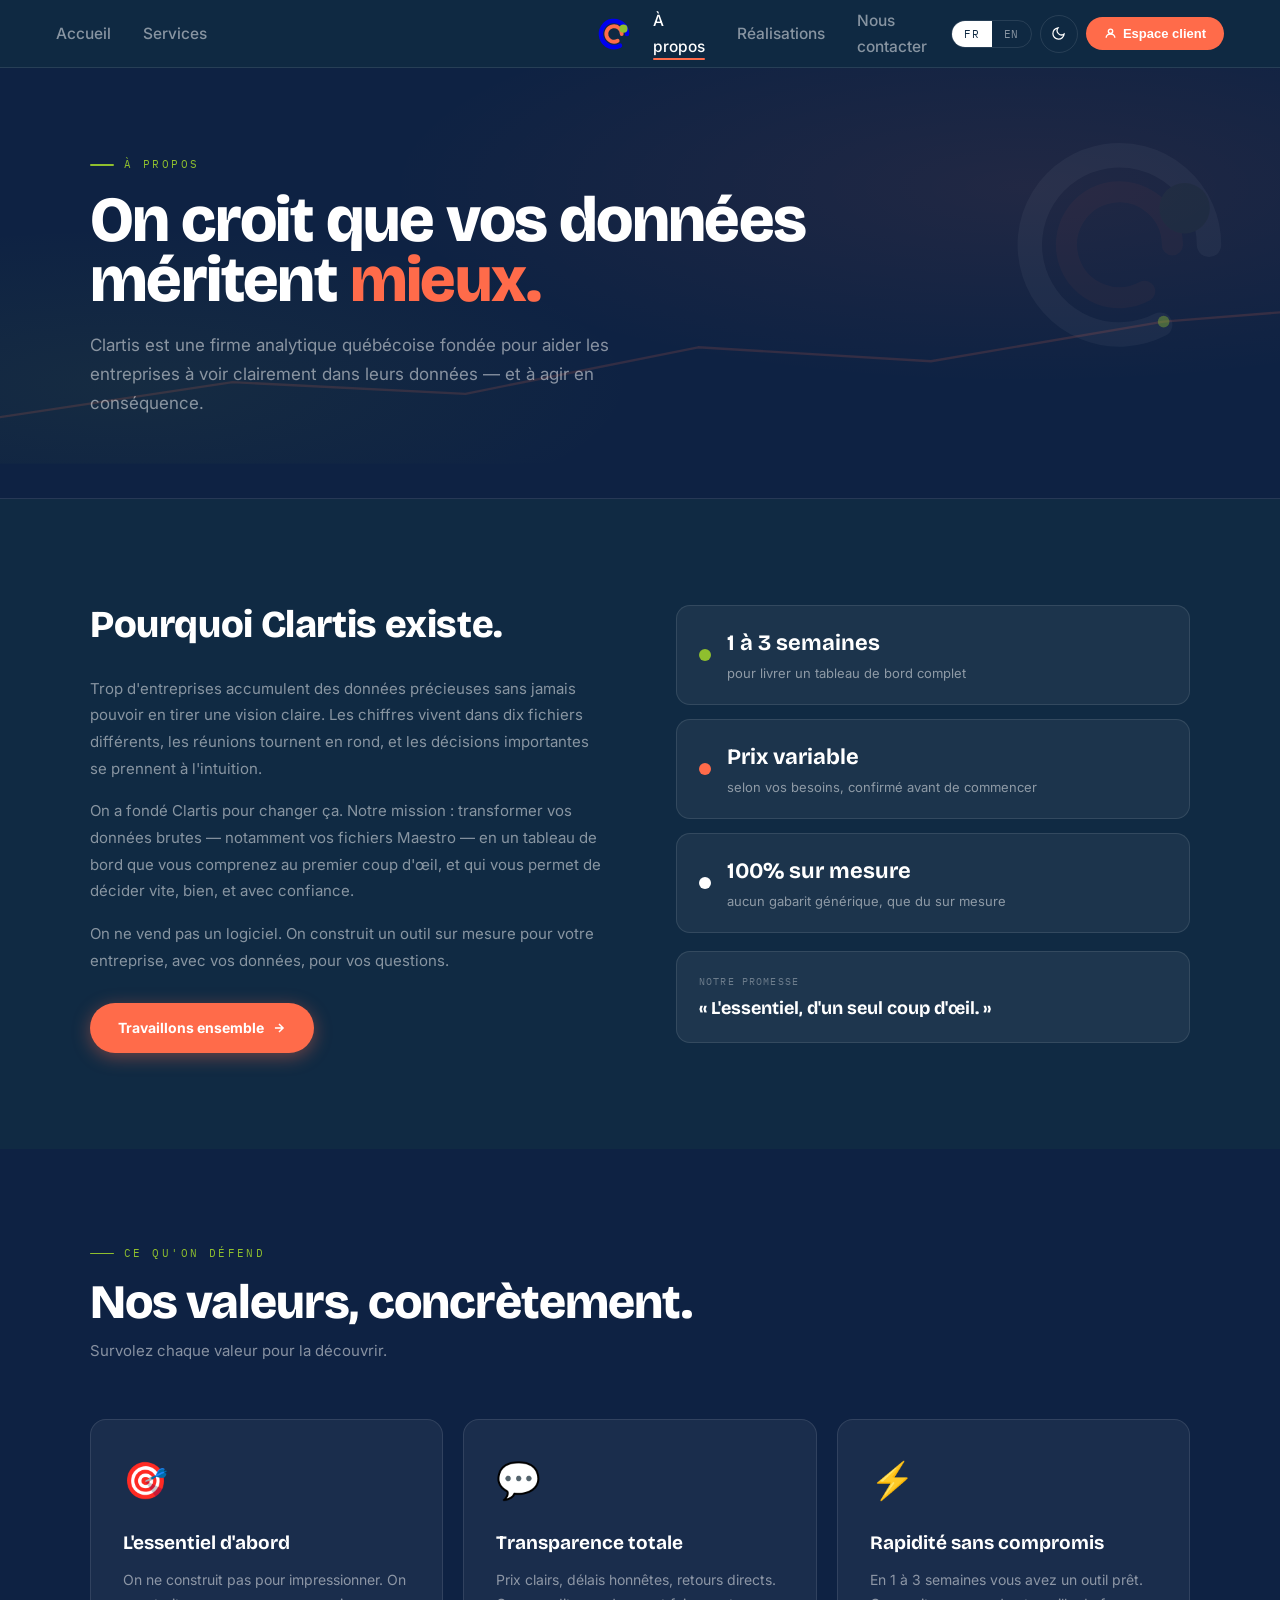
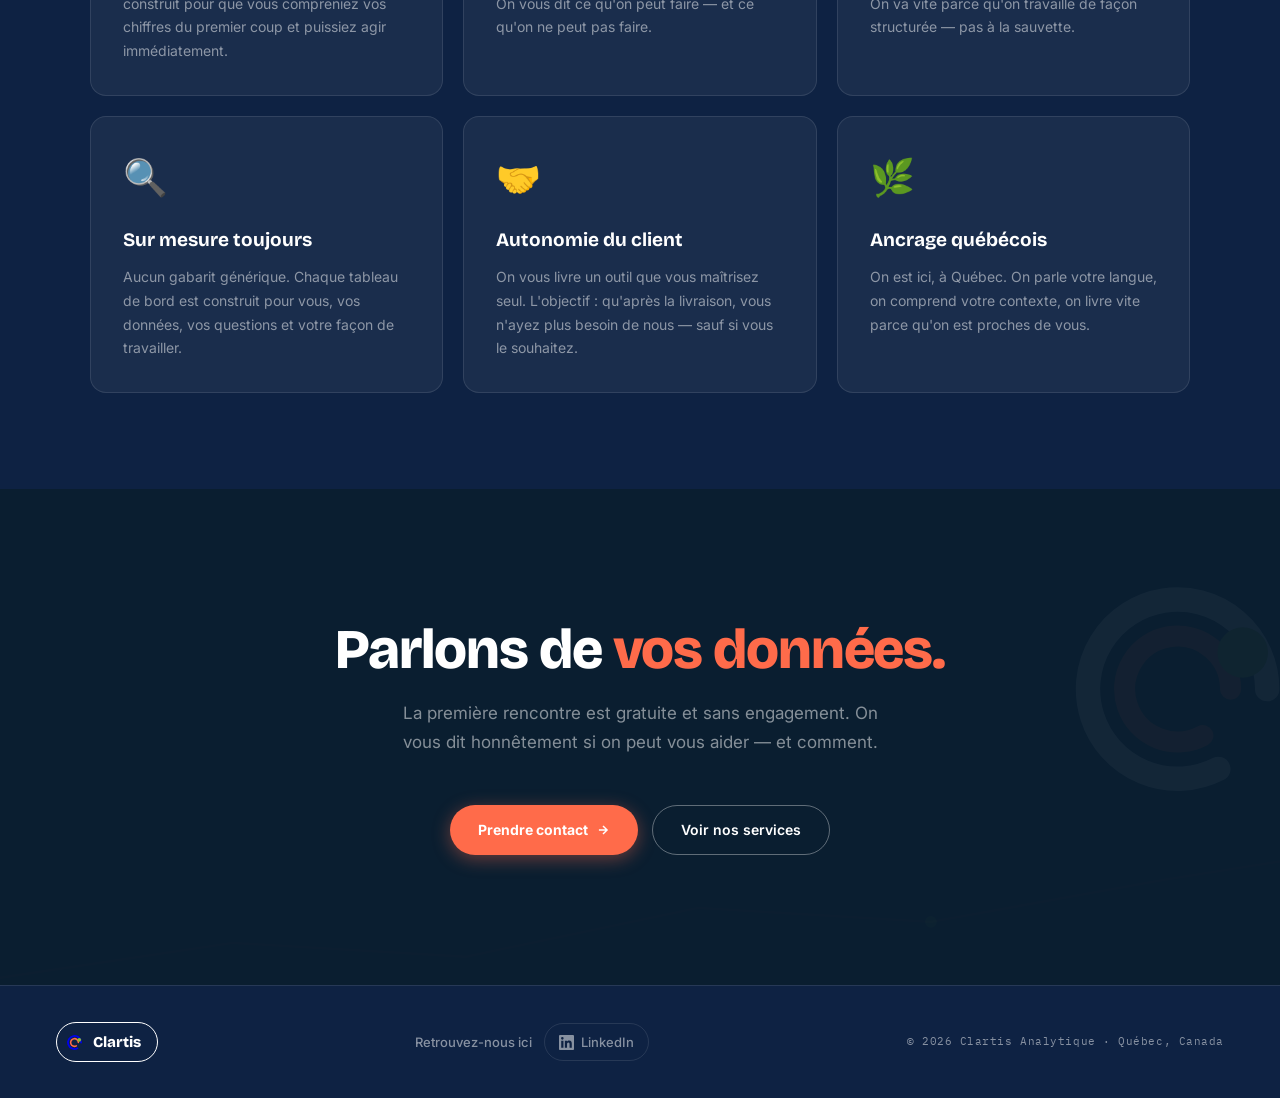
==== a-propos.html @ 47a18d90 "Nav: split links, symbol logo, dark default, restore theme btn" ====
<!doctype html>
<html lang="fr" data-theme="dark">
<head>
<meta charset="utf-8">
<meta name="viewport" content="width=device-width,initial-scale=1">
<title>À propos — Clartis Analytique</title>
<link rel="preconnect" href="https://fonts.googleapis.com">
<link rel="preconnect" href="https://fonts.gstatic.com" crossorigin>
<link href="https://fonts.googleapis.com/css2?family=Bricolage+Grotesque:opsz,wdth,wght@12..96,75..100,700;12..96,75..100,800&family=IBM+Plex+Mono:wght@400;500&family=Inter:wght@400;500;600&display=swap" rel="stylesheet">
<style>
:root{
  --bg:#fff;--bg2:#F4F7FA;--fg:#102A43;--fg2:#5A6B7E;
  --coral:#FF6B4A;--lime:#8FBF2E;--line:#E4E9EF;
  --card:#fff;--card-b:#E4E9EF;--nav-bg:rgba(255,255,255,.95);
  --shadow:0 4px 24px rgba(16,42,67,.10);
  --display:'Bricolage Grotesque',sans-serif;
  --body:'Inter',sans-serif;--mono:'IBM Plex Mono',monospace;
  --nav-h:68px;--max-w:1100px;
}
[data-theme="dark"]{
  --bg:#102A43;--bg2:#0E2243;--fg:#fff;--fg2:rgba(255,255,255,.5);
  --line:rgba(255,255,255,.1);--card:rgba(255,255,255,.05);--card-b:rgba(255,255,255,.1);
  --nav-bg:rgba(16,42,67,.97);--shadow:0 4px 32px rgba(0,0,0,.4);
}
*,*::before,*::after{box-sizing:border-box;margin:0;padding:0}
html{scroll-behavior:smooth}
body{font-family:var(--body);background:var(--bg);color:var(--fg);line-height:1.6;transition:background .3s,color .3s;-webkit-font-smoothing:antialiased;overflow-x:hidden}

/* ── MODAL ── */
#modal{position:fixed;inset:0;z-index:999;background:rgba(0,0,0,.55);backdrop-filter:blur(8px);display:flex;align-items:center;justify-content:center;opacity:0;visibility:hidden;transition:all .3s}
#modal.open{opacity:1;visibility:visible}
.modal-box{background:var(--bg);border-radius:20px;padding:48px;width:min(440px,calc(100vw - 40px));box-shadow:0 30px 80px rgba(0,0,0,.35);position:relative}
.modal-x{position:absolute;top:14px;right:14px;background:none;border:none;font-size:20px;cursor:pointer;color:var(--fg2);line-height:1;padding:6px}
.modal-title{font-family:var(--display);font-weight:800;font-size:24px;margin-bottom:6px}
.modal-sub{font-size:14px;color:var(--fg2);margin-bottom:28px}
.modal-inp{width:100%;padding:12px 16px;border:1.5px solid var(--line);border-radius:10px;font-family:var(--body);font-size:14px;background:var(--bg);color:var(--fg);outline:none;transition:border-color .2s;margin-bottom:12px}
.modal-inp:focus{border-color:var(--coral)}
.modal-btn{width:100%;padding:13px;background:var(--coral);color:#fff;border:none;border-radius:999px;font-weight:700;font-size:15px;cursor:pointer;transition:opacity .2s}
.modal-note{font-size:12px;color:var(--fg2);text-align:center;margin-top:12px}

/* ── UTILITAIRES ── */
.sec{padding:96px 24px;transition:background .3s}
.sec-inner{max-width:var(--max-w);margin:0 auto}
.eyebrow{font-family:var(--mono);font-size:11px;letter-spacing:.22em;text-transform:uppercase;color:var(--lime);display:flex;align-items:center;gap:10px;margin-bottom:14px}
.eyebrow::before{content:"";display:block;width:24px;height:1.5px;background:var(--lime);border-radius:2px}
.sec-title{font-family:var(--display);font-weight:800;font-size:clamp(28px,4vw,48px);letter-spacing:-.02em;color:var(--fg);line-height:1.05}
.btn-a{display:inline-flex;align-items:center;gap:8px;padding:14px 28px;background:var(--coral);color:#fff;border-radius:999px;font-weight:700;font-size:14px;text-decoration:none;border:none;cursor:pointer;transition:transform .2s,box-shadow .2s;box-shadow:0 4px 18px rgba(255,107,74,.4)}
.btn-a:hover{transform:translateY(-3px);box-shadow:0 10px 30px rgba(255,107,74,.55)}
.btn-b{display:inline-flex;align-items:center;gap:8px;padding:13px 28px;background:transparent;color:var(--fg);border-radius:999px;font-weight:600;font-size:14px;text-decoration:none;border:1.5px solid var(--fg);transition:all .2s}
.btn-b:hover{background:var(--fg);color:var(--bg);transform:translateY(-2px)}
.btn-white{display:inline-flex;align-items:center;gap:8px;padding:13px 28px;background:transparent;color:#fff;border-radius:999px;font-weight:600;font-size:14px;text-decoration:none;border:1.5px solid rgba(255,255,255,.35);transition:all .2s}
.btn-white:hover{background:rgba(255,255,255,.1);border-color:rgba(255,255,255,.7);transform:translateY(-2px)}
.reveal{opacity:0;transform:translateY(28px);transition:opacity .6s,transform .6s}
.reveal.vis{opacity:1;transform:translateY(0)}

/* ── PAGE HERO sombre ── */
.page-hero{background:var(--bg2);padding:88px 24px 80px;position:relative;overflow:hidden;border-bottom:1px solid var(--line)}
[data-theme="dark"] .page-hero{background:var(--bg2)}
.ph-bg{position:absolute;inset:0;pointer-events:none}
.ph-inner{max-width:var(--max-w);margin:0 auto;position:relative;z-index:1}
.ph-eyebrow{font-family:var(--mono);font-size:11px;letter-spacing:.22em;text-transform:uppercase;color:var(--lime);display:flex;align-items:center;gap:10px;margin-bottom:16px}
.ph-eyebrow::before{content:"";display:block;width:24px;height:1.5px;background:var(--lime);border-radius:2px}
.ph-title{font-family:var(--display);font-weight:800;font-size:clamp(36px,5vw,64px);letter-spacing:-.025em;color:var(--fg);line-height:.95;max-width:18ch;margin-bottom:20px}
.ph-title em{color:var(--coral);font-style:normal}
.ph-desc{font-size:17px;color:var(--fg2);max-width:50ch;line-height:1.7}

/* ── ABOUT GRID ── */
.about-grid{display:grid;grid-template-columns:1fr 1fr;gap:72px;align-items:center}
.about-text h2{font-family:var(--display);font-weight:800;font-size:clamp(26px,3vw,38px);letter-spacing:-.01em;margin-bottom:20px;color:var(--fg)}
.about-text p{font-size:15px;color:var(--fg2);line-height:1.78;margin-bottom:16px}
.about-text p:last-of-type{margin-bottom:0}

/* Visual stats panel */
.about-visual{display:flex;flex-direction:column;gap:14px}
.av-card{background:var(--card);border:1px solid var(--card-b);border-radius:14px;padding:20px 22px;display:flex;align-items:center;gap:16px;transition:transform .3s,box-shadow .3s}
.av-card:hover{transform:translateX(6px);box-shadow:var(--shadow)}
.av-dot{width:12px;height:12px;border-radius:50%;flex-shrink:0}
.av-val{font-family:var(--display);font-weight:700;font-size:22px;color:var(--fg)}
.av-lab{font-size:13px;color:var(--fg2);margin-top:2px}
.av-promise{background:#102A43;border-radius:14px;padding:22px;margin-top:4px}
[data-theme="dark"] .av-promise{background:rgba(255,255,255,.06);border:1px solid var(--card-b)}
.av-promise-label{font-family:var(--mono);font-size:9.5px;letter-spacing:.12em;text-transform:uppercase;color:rgba(255,255,255,.35);margin-bottom:8px}
.av-promise-text{font-family:var(--display);font-weight:700;font-size:18px;color:#fff;line-height:1.3}

/* ── VALEURS ── */
.values-sec{background:var(--bg2);transition:background .3s}
.val-grid{display:grid;grid-template-columns:repeat(3,1fr);gap:20px;margin-top:56px}
.val-card{background:var(--card);border:1px solid var(--card-b);border-radius:16px;padding:32px;position:relative;overflow:hidden;transition:all .35s;cursor:default}
.val-card::after{content:"";position:absolute;inset:0;background:var(--coral);opacity:0;transition:opacity .35s;border-radius:16px;z-index:0}
.val-card:hover::after{opacity:1}
.val-card:hover .val-ico,
.val-card:hover .val-title,
.val-card:hover .val-desc{color:#fff;position:relative;z-index:1}
.val-card:hover{transform:translateY(-5px);box-shadow:0 20px 48px rgba(255,107,74,.25);border-color:var(--coral)}
.val-card-inner{position:relative;z-index:1}
.val-ico{font-size:36px;margin-bottom:18px;display:block;transition:filter .3s}
.val-title{font-family:var(--display);font-weight:700;font-size:19px;color:var(--fg);margin-bottom:10px;transition:color .3s}
.val-desc{font-size:14px;color:var(--fg2);line-height:1.7;transition:color .3s}

/* ── CTA ── */
.cta-sec{background:#102A43;padding:130px 24px;text-align:center;position:relative;overflow:hidden}
[data-theme="dark"] .cta-sec{background:#0A1E30}
.cta-bg{position:absolute;inset:0;pointer-events:none;opacity:.06}
.cta-inner{position:relative;z-index:1;max-width:680px;margin:0 auto}
.cta-title{font-family:var(--display);font-weight:800;font-size:clamp(30px,5vw,56px);color:#fff;letter-spacing:-.02em;margin-bottom:18px;line-height:1.1}
.cta-title em{color:var(--coral);font-style:normal}
.cta-sub{font-size:17px;color:rgba(255,255,255,.5);margin-bottom:48px;line-height:1.7;max-width:46ch;margin-left:auto;margin-right:auto}
.cta-btns{display:flex;gap:14px;justify-content:center;flex-wrap:wrap}

/* ── FOOTER ── */
footer{background:var(--bg2);border-top:1px solid var(--line);padding:36px 56px;transition:background .3s}
.foot-inner{max-width:1500px;margin:0 auto;display:flex;align-items:center;justify-content:space-between;gap:24px;flex-wrap:wrap}
.foot-logo{display:inline-flex;align-items:center;gap:9px;border:1.5px solid var(--fg);border-radius:999px;padding:7px 16px 7px 8px;text-decoration:none}
.foot-logo-name{font-family:var(--display);font-weight:800;font-size:15px;color:var(--fg)}
.foot-right{display:flex;align-items:center;gap:12px;flex-wrap:nowrap}
.foot-social-label{font-size:13px;color:var(--fg2);font-weight:500;white-space:nowrap}
.foot-social{display:inline-flex;align-items:center;gap:7px;padding:8px 14px;border:1.5px solid var(--line);border-radius:999px;font-size:13px;font-weight:500;color:var(--fg2);text-decoration:none;transition:all .2s}
.foot-social:hover{border-color:var(--fg);color:var(--fg)}
.foot-copy{font-family:var(--mono);font-size:11px;color:var(--fg2);letter-spacing:.05em;white-space:nowrap}
/* ── RESPONSIVE ── */
@media(max-width:900px){
  .about-grid{grid-template-columns:1fr;gap:48px}
  .val-grid,.team-grid{grid-template-columns:1fr 1fr}
  .nav-links,.nav-client{display:none}
  .burger{display:block}
}
@media(max-width:600px){
  .val-grid,.team-grid{grid-template-columns:1fr}
  .cta-sec{padding:80px 24px}
}
/* ── NAV ── */
.nav{position:sticky;top:0;z-index:100;height:var(--nav-h);background:var(--nav-bg);backdrop-filter:blur(16px);border-bottom:1px solid var(--line);transition:background .3s}
.nav-inner{width:100%;max-width:1600px;margin:0 auto;padding:0 56px;height:100%;display:grid;grid-template-columns:1fr auto 1fr;align-items:center;gap:16px}
.nav-logo{display:inline-flex;align-items:center;justify-content:center;justify-self:center;text-decoration:none;transition:opacity .2s;padding:4px}
.nav-logo:hover{opacity:.7}
.nav-left{display:flex;align-items:center;gap:32px;list-style:none;justify-self:start}
.nav-right{display:flex;align-items:center;gap:24px;justify-self:end}
.nav-right-links{display:flex;align-items:center;gap:32px;list-style:none}
.nav-left a,.nav-right-links a{font-size:15.5px;font-weight:500;color:var(--fg2);text-decoration:none;position:relative;padding-bottom:4px;transition:color .22s}
.nav-left a::after,.nav-right-links a::after{content:"";position:absolute;bottom:0;left:0;width:0;height:2px;background:var(--coral);border-radius:2px;transition:width .28s ease}
.nav-left a:hover,.nav-right-links a:hover{color:var(--coral)}
.nav-left a:hover::after,.nav-right-links a:hover::after{width:100%}
.nav-left a.active,.nav-right-links a.active{color:var(--fg)}
.nav-left a.active::after,.nav-right-links a.active::after{width:100%}
.nav-ctrl{display:flex;align-items:center;gap:8px}
.lang-tog{display:flex;border:1.5px solid var(--line);border-radius:999px;overflow:hidden}
.lang-tog button{padding:6px 12px;border:none;background:none;cursor:pointer;color:var(--fg2);font-family:var(--mono);font-size:11px;letter-spacing:.06em;transition:all .2s}
.lang-tog button.on{background:var(--fg);color:var(--bg)}
.theme-btn{width:38px;height:38px;border-radius:50%;border:1.5px solid var(--line);background:none;cursor:pointer;display:grid;place-items:center;color:var(--fg);transition:border-color .2s;flex-shrink:0}
.theme-btn:hover{border-color:var(--fg)}
.nav-client{display:inline-flex;align-items:center;gap:6px;padding:9px 18px;background:var(--coral);color:#fff;border-radius:999px;font-size:13px;font-weight:600;border:none;cursor:pointer;transition:opacity .2s,transform .15s;white-space:nowrap}
.nav-client:hover{opacity:.88;transform:translateY(-1px)}
.burger{display:none;background:none;border:none;cursor:pointer;color:var(--fg)}
.mob-menu{position:fixed;inset:var(--nav-h) 0 0 0;background:var(--bg);padding:32px 24px;display:flex;flex-direction:column;gap:24px;transform:translateX(100%);transition:transform .3s;z-index:99;border-top:1px solid var(--line)}
.mob-menu.open{transform:translateX(0)}
.mob-menu a{font-size:22px;font-weight:700;color:var(--fg);text-decoration:none}
@media(max-width:1024px){.nav-left,.nav-right-links,.nav-client{display:none}.burger{display:block}.nav-inner{grid-template-columns:1fr auto 1fr}}
</style>
</head>
<body>

<!-- MODAL -->
<div id="modal">
  <div class="modal-box">
    <button class="modal-x" onclick="document.getElementById('modal').classList.remove('open')">✕</button>
    <div class="modal-title">Espace client</div>
    <div class="modal-sub">Connectez-vous pour accéder à vos tableaux de bord.</div>
    <form onsubmit="return false">
      <input class="modal-inp" type="email" placeholder="Courriel">
      <input class="modal-inp" type="password" placeholder="Mot de passe">
      <button class="modal-btn">Se connecter →</button>
    </form>
    <p class="modal-note">Pas encore client ? <a href="contact.html" style="color:var(--coral)">Contactez-nous</a></p>
  </div>
</div>

<!-- NAV -->
<nav class="nav">
  <div class="nav-inner">
    <ul class="nav-left">
      <li><a href="index.html" data-fr="Accueil" data-en="Accueil">Accueil</a></li>
      <li><a href="services.html" data-fr="Services" data-en="Services">Services</a></li>
    </ul>
    <a href="index.html" class="nav-logo" aria-label="Clartis Accueil">
      <svg width="38" height="38" viewBox="0 0 32 32" aria-label="Clartis">
        <path d="M27 16a11 11 0 1 0-6 9.8" fill="none" stroke="currentColor" stroke-width="3.8" stroke-linecap="round"/>
        <path d="M22.5 16a6.5 6.5 0 1 0-3.4 5.7" fill="none" stroke="#FF6B4A" stroke-width="3.2" stroke-linecap="round"/>
        <circle cx="24" cy="11.5" r="3.4" fill="#8FBF2E"/>
      </svg>
    </a>
    <div class="nav-right">
      <ul class="nav-right-links">
        <li><a href="a-propos.html" class="active" data-fr="À propos" data-en="À propos">À propos</a></li>
        <li><a href="index.html#" data-fr="Réalisations" data-en="Réalisations">Réalisations</a></li>
        <li><a href="contact.html" data-fr="Nous contacter" data-en="Nous contacter">Nous contacter</a></li>
      </ul>
      <div class="nav-ctrl">
        <div class="lang-tog">
          <button id="btn-fr" class="on" onclick="setLang('fr')">FR</button>
          <button id="btn-en" onclick="setLang('en')">EN</button>
        </div>
        <button class="theme-btn" onclick="toggleTheme()" id="theme-btn" aria-label="Changer le thème">
          <svg id="ico-sun" width="15" height="15" viewBox="0 0 24 24" fill="none" stroke="currentColor" stroke-width="2" stroke-linecap="round" style="display:none"><circle cx="12" cy="12" r="5"/><line x1="12" y1="1" x2="12" y2="3"/><line x1="12" y1="21" x2="12" y2="23"/><line x1="4.22" y1="4.22" x2="5.64" y2="5.64"/><line x1="18.36" y1="18.36" x2="19.78" y2="19.78"/><line x1="1" y1="12" x2="3" y2="12"/><line x1="21" y1="12" x2="23" y2="12"/><line x1="4.22" y1="19.78" x2="5.64" y2="18.36"/><line x1="18.36" y1="5.64" x2="19.78" y2="4.22"/></svg>
          <svg id="ico-moon" width="15" height="15" viewBox="0 0 24 24" fill="none" stroke="currentColor" stroke-width="2" stroke-linecap="round"><path d="M21 12.79A9 9 0 1111.21 3 7 7 0 0021 12.79z"/></svg>
        </button>
        <button class="nav-client" onclick="document.getElementById('modal').classList.add('open')">
          <svg width="13" height="13" viewBox="0 0 24 24" fill="none" stroke="currentColor" stroke-width="2.5"><circle cx="12" cy="8" r="4"/><path d="M4 20c0-4 3.6-7 8-7s8 3 8 7"/></svg>
          <span data-fr="Espace client" data-en="Client portal">Espace client</span>
        </button>
        <button class="burger" onclick="document.getElementById('mob').classList.toggle('open')" aria-label="Menu">
          <svg width="22" height="22" viewBox="0 0 22 22" fill="none"><rect y="4" width="22" height="2" rx="1" fill="currentColor"/><rect y="10" width="22" height="2" rx="1" fill="currentColor"/><rect y="16" width="22" height="2" rx="1" fill="currentColor"/></svg>
        </button>
      </div>
    </div>
  </div>
</nav>
<div class="mob-menu" id="mob">
  <a href="index.html">Accueil</a>
  <a href="services.html">Services</a>
  <a href="a-propos.html">À propos</a>
  <a href="index.html#">Réalisations</a>
  <a href="contact.html">Nous contacter</a>
</div>

<!-- PAGE HERO -->
<div class="page-hero">
  <svg class="ph-bg" viewBox="0 0 1100 340" preserveAspectRatio="xMidYMid slice">
    <defs>
      <radialGradient id="pg1" cx="80%" cy="30%" r="50%">
        <stop offset="0%" stop-color="#FF6B4A" stop-opacity=".08"/>
        <stop offset="100%" stop-color="#FF6B4A" stop-opacity="0"/>
      </radialGradient>
      <radialGradient id="pg2" cx="10%" cy="80%" r="40%">
        <stop offset="0%" stop-color="#8FBF2E" stop-opacity=".06"/>
        <stop offset="100%" stop-color="#8FBF2E" stop-opacity="0"/>
      </radialGradient>
    </defs>
    <rect width="1100" height="340" fill="url(#pg1)"/>
    <rect width="1100" height="340" fill="url(#pg2)"/>
    <g opacity=".04" transform="translate(850,40) scale(7)">
      <path d="M27 16a11 11 0 1 0-6 9.8" fill="none" stroke="white" stroke-width="3" stroke-linecap="round"/>
      <path d="M22.5 16a6.5 6.5 0 1 0-3.4 5.7" fill="none" stroke="#FF6B4A" stroke-width="2.6" stroke-linecap="round"/>
      <circle cx="24" cy="11.5" r="3.1" fill="#8FBF2E"/>
    </g>
    <polyline points="0,300 200,270 400,280 600,240 800,252 1000,218 1100,210" fill="none" stroke="rgba(255,107,74,.15)" stroke-width="2" stroke-linecap="round" stroke-linejoin="round"/>
    <circle cx="1000" cy="218" r="5" fill="#8FBF2E" opacity=".4"/>
  </svg>
  <div class="ph-inner">
    <div class="ph-eyebrow" data-fr="À propos" data-en="About">À propos</div>
    <h1 class="ph-title">
      <span data-fr="On croit que vos données méritent" data-en="We believe your data deserves">On croit que vos données méritent</span>
      <em data-fr=" mieux." data-en=" better."> mieux.</em>
    </h1>
    <p class="ph-desc" data-fr="Clartis est une firme analytique québécoise fondée pour aider les entreprises à voir clairement dans leurs données — et à agir en conséquence." data-en="Clartis is a Quebec analytics firm founded to help businesses see clearly in their data — and act accordingly.">Clartis est une firme analytique québécoise fondée pour aider les entreprises à voir clairement dans leurs données — et à agir en conséquence.</p>
  </div>
</div>

<!-- POURQUOI -->
<section class="sec" style="background:var(--bg)">
  <div class="sec-inner">
    <div class="about-grid">
      <div class="about-text reveal">
        <h2 data-fr="Pourquoi Clartis existe." data-en="Why Clartis exists.">Pourquoi Clartis existe.</h2>
        <p data-fr="Trop d'entreprises accumulent des données précieuses sans jamais pouvoir en tirer une vision claire. Les chiffres vivent dans dix fichiers différents, les réunions tournent en rond, et les décisions importantes se prennent à l'intuition." data-en="Too many businesses accumulate valuable data without ever being able to extract a clear picture. Numbers live in ten different files, meetings go in circles, and important decisions are made on gut feeling.">Trop d'entreprises accumulent des données précieuses sans jamais pouvoir en tirer une vision claire. Les chiffres vivent dans dix fichiers différents, les réunions tournent en rond, et les décisions importantes se prennent à l'intuition.</p>
        <p data-fr="On a fondé Clartis pour changer ça. Notre mission : transformer vos données brutes — notamment vos fichiers Maestro — en un tableau de bord que vous comprenez au premier coup d'œil, et qui vous permet de décider vite, bien, et avec confiance." data-en="We founded Clartis to change that. Our mission: transform your raw data — including your Maestro files — into a dashboard you understand at first glance, that lets you decide quickly, correctly, and with confidence.">On a fondé Clartis pour changer ça. Notre mission : transformer vos données brutes — notamment vos fichiers Maestro — en un tableau de bord que vous comprenez au premier coup d'œil, et qui vous permet de décider vite, bien, et avec confiance.</p>
        <p data-fr="On ne vend pas un logiciel. On construit un outil sur mesure pour votre entreprise, avec vos données, pour vos questions." data-en="We don't sell software. We build a custom tool for your business, with your data, for your questions.">On ne vend pas un logiciel. On construit un outil sur mesure pour votre entreprise, avec vos données, pour vos questions.</p>
        <a href="contact.html" class="btn-a" style="margin-top:28px">
          <span data-fr="Travaillons ensemble" data-en="Let's work together">Travaillons ensemble</span>
          <svg width="14" height="14" viewBox="0 0 24 24" fill="none" stroke="currentColor" stroke-width="2.5"><path d="M5 12h14M12 5l7 7-7 7"/></svg>
        </a>
      </div>

      <div class="about-visual reveal" style="transition-delay:.15s">
        <div class="av-card">
          <span class="av-dot" style="background:var(--lime)"></span>
          <div>
            <div class="av-val" data-fr="1 à 3 semaines" data-en="1 to 3 weeks">1 à 3 semaines</div>
            <div class="av-lab" data-fr="pour livrer un tableau de bord complet" data-en="to deliver a complete dashboard">pour livrer un tableau de bord complet</div>
          </div>
        </div>
        <div class="av-card">
          <span class="av-dot" style="background:var(--coral)"></span>
          <div>
            <div class="av-val" data-fr="Prix variable" data-en="Variable price">Prix variable</div>
            <div class="av-lab" data-fr="selon vos besoins, confirmé avant de commencer" data-en="based on your needs, confirmed before starting">selon vos besoins, confirmé avant de commencer</div>
          </div>
        </div>
        <div class="av-card">
          <span class="av-dot" style="background:var(--fg)"></span>
          <div>
            <div class="av-val" data-fr="100% sur mesure" data-en="100% custom">100% sur mesure</div>
            <div class="av-lab" data-fr="aucun gabarit générique, que du sur mesure" data-en="no generic templates, everything custom">aucun gabarit générique, que du sur mesure</div>
          </div>
        </div>
        <div class="av-promise">
          <div class="av-promise-label" data-fr="Notre promesse" data-en="Our promise">Notre promesse</div>
          <div class="av-promise-text" data-fr="« L'essentiel, d'un seul coup d'œil. »" data-en="« The essentials, at a glance. »">« L'essentiel, d'un seul coup d'œil. »</div>
        </div>
      </div>
    </div>
  </div>
</section>

<!-- VALEURS -->
<section class="sec values-sec">
  <div class="sec-inner">
    <div class="eyebrow reveal" data-fr="Ce qu'on défend" data-en="What we stand for">Ce qu'on défend</div>
    <h2 class="sec-title reveal" style="transition-delay:.1s" data-fr="Nos valeurs, concrètement." data-en="Our values, concretely.">Nos valeurs, concrètement.</h2>
    <p style="font-size:15px;color:var(--fg2);margin-top:12px;margin-bottom:0;max-width:50ch" class="reveal" style="transition-delay:.15s" data-fr="Survolez chaque valeur pour la découvrir." data-en="Hover each value to discover it.">Survolez chaque valeur pour la découvrir.</p>
    <div class="val-grid">

      <div class="val-card reveal" style="transition-delay:.2s">
        <div class="val-card-inner">
          <span class="val-ico">🎯</span>
          <div class="val-title" data-fr="L'essentiel d'abord" data-en="Essentials first">L'essentiel d'abord</div>
          <div class="val-desc" data-fr="On ne construit pas pour impressionner. On construit pour que vous compreniez vos chiffres du premier coup et puissiez agir immédiatement." data-en="We don't build to impress. We build so you understand your numbers at first glance and can act immediately.">On ne construit pas pour impressionner. On construit pour que vous compreniez vos chiffres du premier coup et puissiez agir immédiatement.</div>
        </div>
      </div>

      <div class="val-card reveal" style="transition-delay:.25s">
        <div class="val-card-inner">
          <span class="val-ico">💬</span>
          <div class="val-title" data-fr="Transparence totale" data-en="Total transparency">Transparence totale</div>
          <div class="val-desc" data-fr="Prix clairs, délais honnêtes, retours directs. On vous dit ce qu'on peut faire — et ce qu'on ne peut pas faire." data-en="Clear pricing, honest timelines, direct feedback. We tell you what we can do — and what we can't.">Prix clairs, délais honnêtes, retours directs. On vous dit ce qu'on peut faire — et ce qu'on ne peut pas faire.</div>
        </div>
      </div>

      <div class="val-card reveal" style="transition-delay:.3s">
        <div class="val-card-inner">
          <span class="val-ico">⚡</span>
          <div class="val-title" data-fr="Rapidité sans compromis" data-en="Speed without compromise">Rapidité sans compromis</div>
          <div class="val-desc" data-fr="En 1 à 3 semaines vous avez un outil prêt. On va vite parce qu'on travaille de façon structurée — pas à la sauvette." data-en="In 1 to 3 weeks you have a ready tool. We move fast because we work in a structured way — not hastily.">En 1 à 3 semaines vous avez un outil prêt. On va vite parce qu'on travaille de façon structurée — pas à la sauvette.</div>
        </div>
      </div>

      <div class="val-card reveal" style="transition-delay:.35s">
        <div class="val-card-inner">
          <span class="val-ico">🔍</span>
          <div class="val-title" data-fr="Sur mesure toujours" data-en="Always custom">Sur mesure toujours</div>
          <div class="val-desc" data-fr="Aucun gabarit générique. Chaque tableau de bord est construit pour vous, vos données, vos questions et votre façon de travailler." data-en="No generic templates. Every dashboard is built for you, your data, your questions and your way of working.">Aucun gabarit générique. Chaque tableau de bord est construit pour vous, vos données, vos questions et votre façon de travailler.</div>
        </div>
      </div>

      <div class="val-card reveal" style="transition-delay:.4s">
        <div class="val-card-inner">
          <span class="val-ico">🤝</span>
          <div class="val-title" data-fr="Autonomie du client" data-en="Client autonomy">Autonomie du client</div>
          <div class="val-desc" data-fr="On vous livre un outil que vous maîtrisez seul. L'objectif : qu'après la livraison, vous n'ayez plus besoin de nous — sauf si vous le souhaitez." data-en="We deliver a tool you control independently. The goal: after delivery, you no longer need us — unless you want to.">On vous livre un outil que vous maîtrisez seul. L'objectif : qu'après la livraison, vous n'ayez plus besoin de nous — sauf si vous le souhaitez.</div>
        </div>
      </div>

      <div class="val-card reveal" style="transition-delay:.45s">
        <div class="val-card-inner">
          <span class="val-ico">🌿</span>
          <div class="val-title" data-fr="Ancrage québécois" data-en="Quebec roots">Ancrage québécois</div>
          <div class="val-desc" data-fr="On est ici, à Québec. On parle votre langue, on comprend votre contexte, on livre vite parce qu'on est proches de vous." data-en="We're here, in Quebec City. We speak your language, understand your context, deliver fast because we're close to you.">On est ici, à Québec. On parle votre langue, on comprend votre contexte, on livre vite parce qu'on est proches de vous.</div>
        </div>
      </div>

    </div>
  </div>
</section>

<!-- CTA -->
<div class="cta-sec">
  <svg class="cta-bg" viewBox="0 0 1100 500" preserveAspectRatio="xMidYMid slice">
    <g transform="translate(900,60) scale(7)" opacity=".6">
      <path d="M27 16a11 11 0 1 0-6 9.8" fill="none" stroke="white" stroke-width="3" stroke-linecap="round"/>
      <path d="M22.5 16a6.5 6.5 0 1 0-3.4 5.7" fill="none" stroke="#FF6B4A" stroke-width="2.6" stroke-linecap="round"/>
      <circle cx="24" cy="11.5" r="3.1" fill="#8FBF2E"/>
    </g>
    <polyline points="0,420 200,390 400,402 600,360 800,372 1000,336 1100,320" fill="none" stroke="rgba(255,107,74,.18)" stroke-width="2" stroke-linecap="round" stroke-linejoin="round"/>
    <circle cx="800" cy="372" r="5" fill="#8FBF2E" opacity=".35"/>
  </svg>
  <div class="cta-inner">
    <h2 class="cta-title">
      <span data-fr="Parlons de" data-en="Let's talk about">Parlons de</span>
      <em data-fr=" vos données." data-en=" your data."> vos données.</em>
    </h2>
    <p class="cta-sub" data-fr="La première rencontre est gratuite et sans engagement. On vous dit honnêtement si on peut vous aider — et comment." data-en="The first meeting is free and no-commitment. We'll honestly tell you if and how we can help.">La première rencontre est gratuite et sans engagement. On vous dit honnêtement si on peut vous aider — et comment.</p>
    <div class="cta-btns">
      <a href="contact.html" class="btn-a">
        <span data-fr="Prendre contact" data-en="Get in touch">Prendre contact</span>
        <svg width="14" height="14" viewBox="0 0 24 24" fill="none" stroke="currentColor" stroke-width="2.5"><path d="M5 12h14M12 5l7 7-7 7"/></svg>
      </a>
      <a href="services.html" class="btn-white" data-fr="Voir nos services" data-en="Our services">Voir nos services</a>
    </div>
  </div>
</div>

<!-- FOOTER -->
<footer>
  <div class="foot-inner">
    <a href="index.html" class="foot-logo">
      <svg width="19" height="19" viewBox="0 0 32 32"><path d="M27 16a11 11 0 1 0-6 9.8" fill="none" stroke="currentColor" stroke-width="3" stroke-linecap="round"/><path d="M22.5 16a6.5 6.5 0 1 0-3.4 5.7" fill="none" stroke="#FF6B4A" stroke-width="2.6" stroke-linecap="round"/><circle cx="24" cy="11.5" r="3.1" fill="#8FBF2E"/></svg>
      <span class="foot-logo-name">Clartis</span>
    </a>
    <div class="foot-right" style="display:flex;align-items:center;gap:12px;flex-wrap:nowrap">
      <span class="foot-social-label" data-fr="Retrouvez-nous ici" data-en="Find us here">Retrouvez-nous ici</span>
      <a href="https://linkedin.com/company/clartis-analytique" target="_blank" rel="noopener" class="foot-social">
        <svg width="15" height="15" viewBox="0 0 24 24" fill="currentColor"><path d="M20.447 20.452h-3.554v-5.569c0-1.328-.027-3.037-1.852-3.037-1.853 0-2.136 1.445-2.136 2.939v5.667H9.351V9h3.414v1.561h.046c.477-.9 1.637-1.85 3.37-1.85 3.601 0 4.267 2.37 4.267 5.455v6.286zM5.337 7.433a2.062 2.062 0 01-2.063-2.065 2.064 2.064 0 112.063 2.065zm1.782 13.019H3.555V9h3.564v11.452zM22.225 0H1.771C.792 0 0 .774 0 1.729v20.542C0 23.227.792 24 1.771 24h20.451C23.2 24 24 23.227 24 22.271V1.729C24 .774 23.2 0 22.222 0h.003z"/></svg>
        LinkedIn
      </a>
    </div>
    <span class="foot-copy">© 2026 Clartis Analytique · Québec, Canada</span>
  </div>
</footer>

<script>
function toggleTheme(){
  const d=document.documentElement,dark=d.getAttribute('data-theme')==='dark';
  d.setAttribute('data-theme',dark?'light':'dark');
  document.getElementById('ico-sun').style.display=dark?'block':'none';
  document.getElementById('ico-moon').style.display=dark?'none':'block';
  localStorage.setItem('cl-theme',dark?'light':'dark');
}
(function(){
  const s=localStorage.getItem('cl-theme')||'dark';
  document.documentElement.setAttribute('data-theme',s);
  if(s==='dark'){document.getElementById('ico-sun').style.display='none';document.getElementById('ico-moon').style.display='block';}
})();
let lang='fr';
function setLang(l){
  lang=l;
  document.getElementById('btn-fr').classList.toggle('on',l==='fr');
  document.getElementById('btn-en').classList.toggle('on',l==='en');
  document.querySelectorAll('[data-fr]').forEach(el=>{const v=el.getAttribute('data-'+l);if(v)el.textContent=v;});
  document.documentElement.lang=l;
}
document.getElementById('modal').addEventListener('click',function(e){if(e.target===this)this.classList.remove('open');});
function reveal(){
  document.querySelectorAll('.reveal').forEach((el,i)=>{
    if(el.getBoundingClientRect().top<window.innerHeight-60) el.classList.add('vis');
  });
}
window.addEventListener('scroll',reveal);
setTimeout(reveal,300);
</script>
</body>
</html>
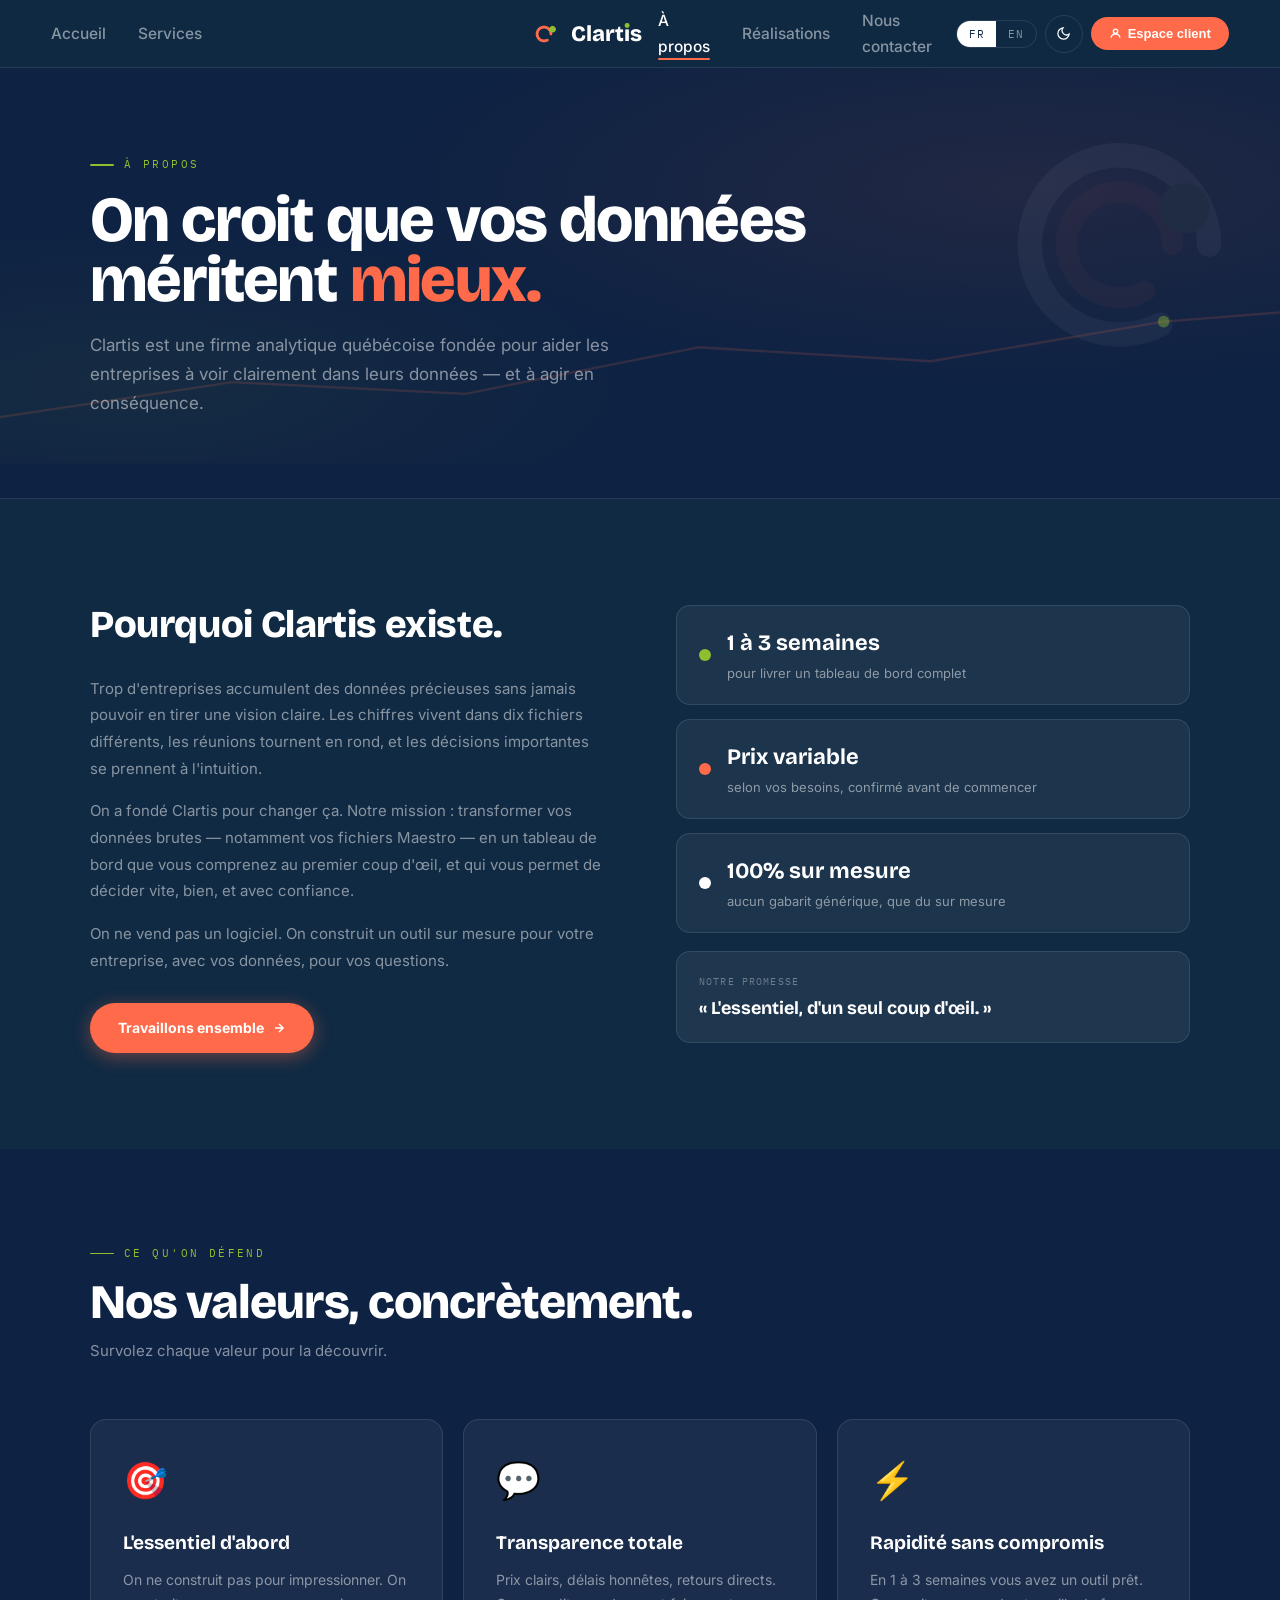
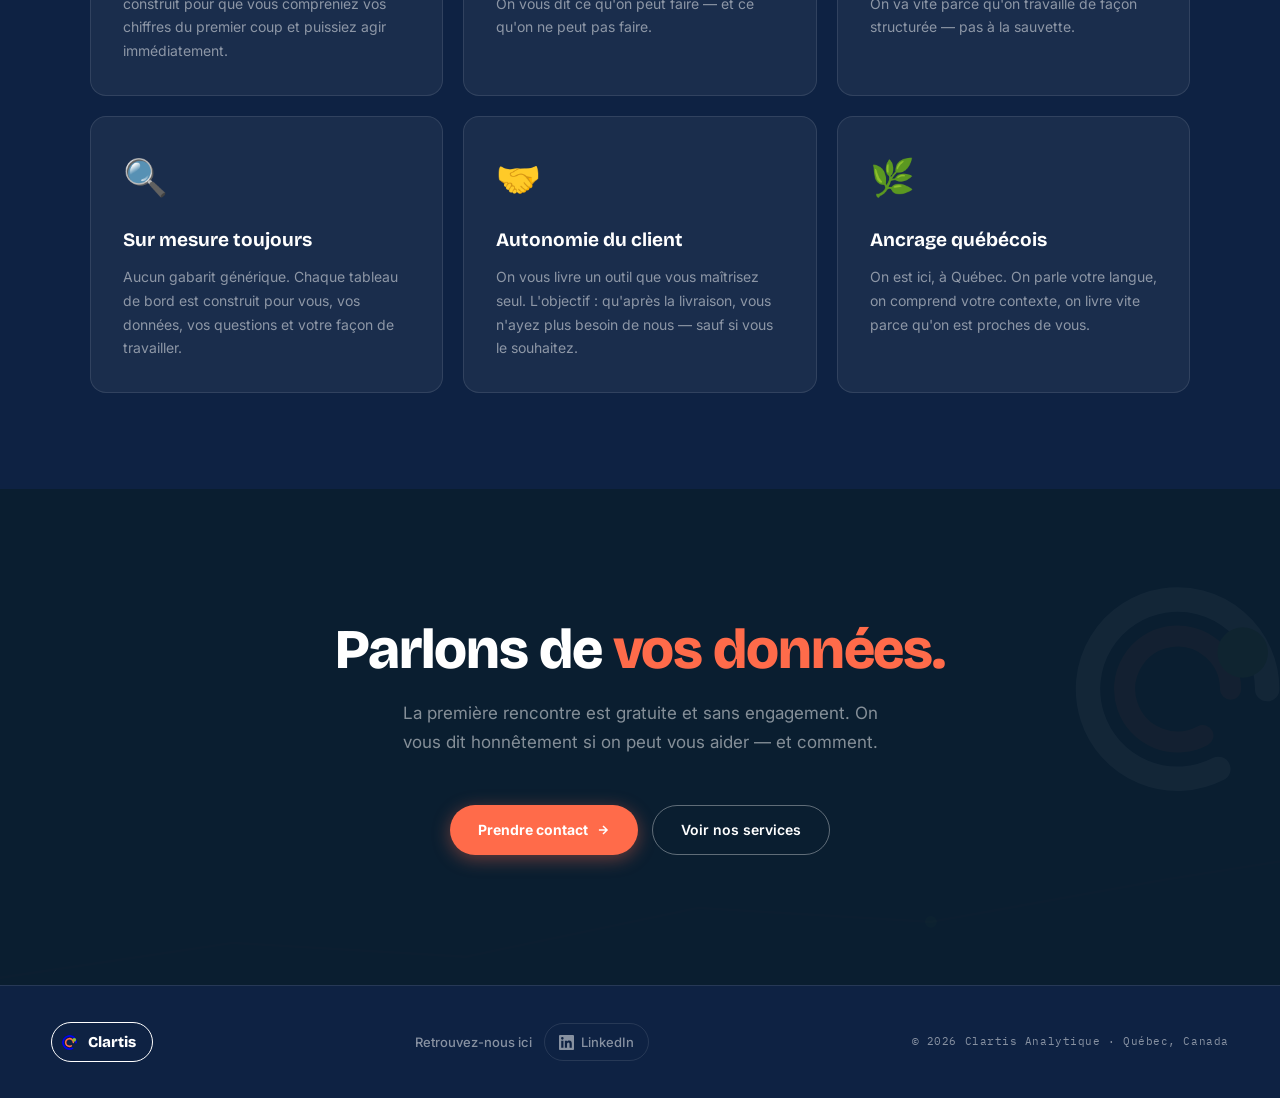
==== commit cd27494c: "Update nav: transparent logo, full width" ====
--- a/a-propos.html
+++ b/a-propos.html
@@ -108,8 +108,8 @@
 .cta-btns{display:flex;gap:14px;justify-content:center;flex-wrap:wrap}
 
 /* ── FOOTER ── */
-footer{background:var(--bg2);border-top:1px solid var(--line);padding:36px 56px;transition:background .3s}
-.foot-inner{max-width:1500px;margin:0 auto;display:flex;align-items:center;justify-content:space-between;gap:24px;flex-wrap:wrap}
+footer{background:var(--bg2);border-top:1px solid var(--line);padding:36px 4%;transition:background .3s}
+.foot-inner{margin:0 auto;display:flex;align-items:center;justify-content:space-between;gap:24px;flex-wrap:wrap}
 .foot-logo{display:inline-flex;align-items:center;gap:9px;border:1.5px solid var(--fg);border-radius:999px;padding:7px 16px 7px 8px;text-decoration:none}
 .foot-logo-name{font-family:var(--display);font-weight:800;font-size:15px;color:var(--fg)}
 .foot-right{display:flex;align-items:center;gap:12px;flex-wrap:nowrap}
@@ -130,9 +130,8 @@
 }
 /* ── NAV ── */
 .nav{position:sticky;top:0;z-index:100;height:var(--nav-h);background:var(--nav-bg);backdrop-filter:blur(16px);border-bottom:1px solid var(--line);transition:background .3s}
-.nav-inner{width:100%;max-width:1600px;margin:0 auto;padding:0 56px;height:100%;display:grid;grid-template-columns:1fr auto 1fr;align-items:center;gap:16px}
-.nav-logo{display:inline-flex;align-items:center;justify-content:center;justify-self:center;text-decoration:none;transition:opacity .2s;padding:4px}
-.nav-logo:hover{opacity:.7}
+.nav-inner{width:100%;margin:0 auto;padding:0 4%;height:100%;display:grid;grid-template-columns:1fr auto 1fr;align-items:center;gap:16px}
+
 .nav-left{display:flex;align-items:center;gap:32px;list-style:none;justify-self:start}
 .nav-right{display:flex;align-items:center;gap:24px;justify-self:end}
 .nav-right-links{display:flex;align-items:center;gap:32px;list-style:none}
@@ -155,6 +154,12 @@
 .mob-menu.open{transform:translateX(0)}
 .mob-menu a{font-size:22px;font-weight:700;color:var(--fg);text-decoration:none}
 @media(max-width:1024px){.nav-left,.nav-right-links,.nav-client{display:none}.burger{display:block}.nav-inner{grid-template-columns:1fr auto 1fr}}
+.nav-logo{display:inline-flex;align-items:center;gap:10px;text-decoration:none;transition:opacity .2s}
+.nav-logo:hover{opacity:.75}
+.nav-logo img{width:34px;height:34px;object-fit:contain;flex-shrink:0;display:block}
+.nav-logo-name{font-family:var(--display);font-weight:800;font-size:22px;color:var(--fg);line-height:1;white-space:nowrap}
+.nav-i{display:inline-block;position:relative}
+.nav-i::after{content:"";position:absolute;top:.04em;left:50%;transform:translateX(-50%);width:.22em;height:.22em;background:#8FBF2E;border-radius:50%}
 </style>
 </head>
 <body>
@@ -181,13 +186,10 @@
       <li><a href="index.html" data-fr="Accueil" data-en="Accueil">Accueil</a></li>
       <li><a href="services.html" data-fr="Services" data-en="Services">Services</a></li>
     </ul>
-    <a href="index.html" class="nav-logo" aria-label="Clartis Accueil">
-      <svg width="38" height="38" viewBox="0 0 32 32" aria-label="Clartis">
-        <path d="M27 16a11 11 0 1 0-6 9.8" fill="none" stroke="currentColor" stroke-width="3.8" stroke-linecap="round"/>
-        <path d="M22.5 16a6.5 6.5 0 1 0-3.4 5.7" fill="none" stroke="#FF6B4A" stroke-width="3.2" stroke-linecap="round"/>
-        <circle cx="24" cy="11.5" r="3.4" fill="#8FBF2E"/>
-      </svg>
-    </a>
+    <a href="a-propos.html" class="nav-logo" aria-label="Clartis">
+        <img src="clartis-logo.png" alt="Clartis logo" style="width:34px;height:34px;display:block;background:none">
+        <span class="nav-logo-name">Clart<span class="nav-i">ı</span>s</span>
+      </a>
     <div class="nav-right">
       <ul class="nav-right-links">
         <li><a href="a-propos.html" class="active" data-fr="À propos" data-en="À propos">À propos</a></li>
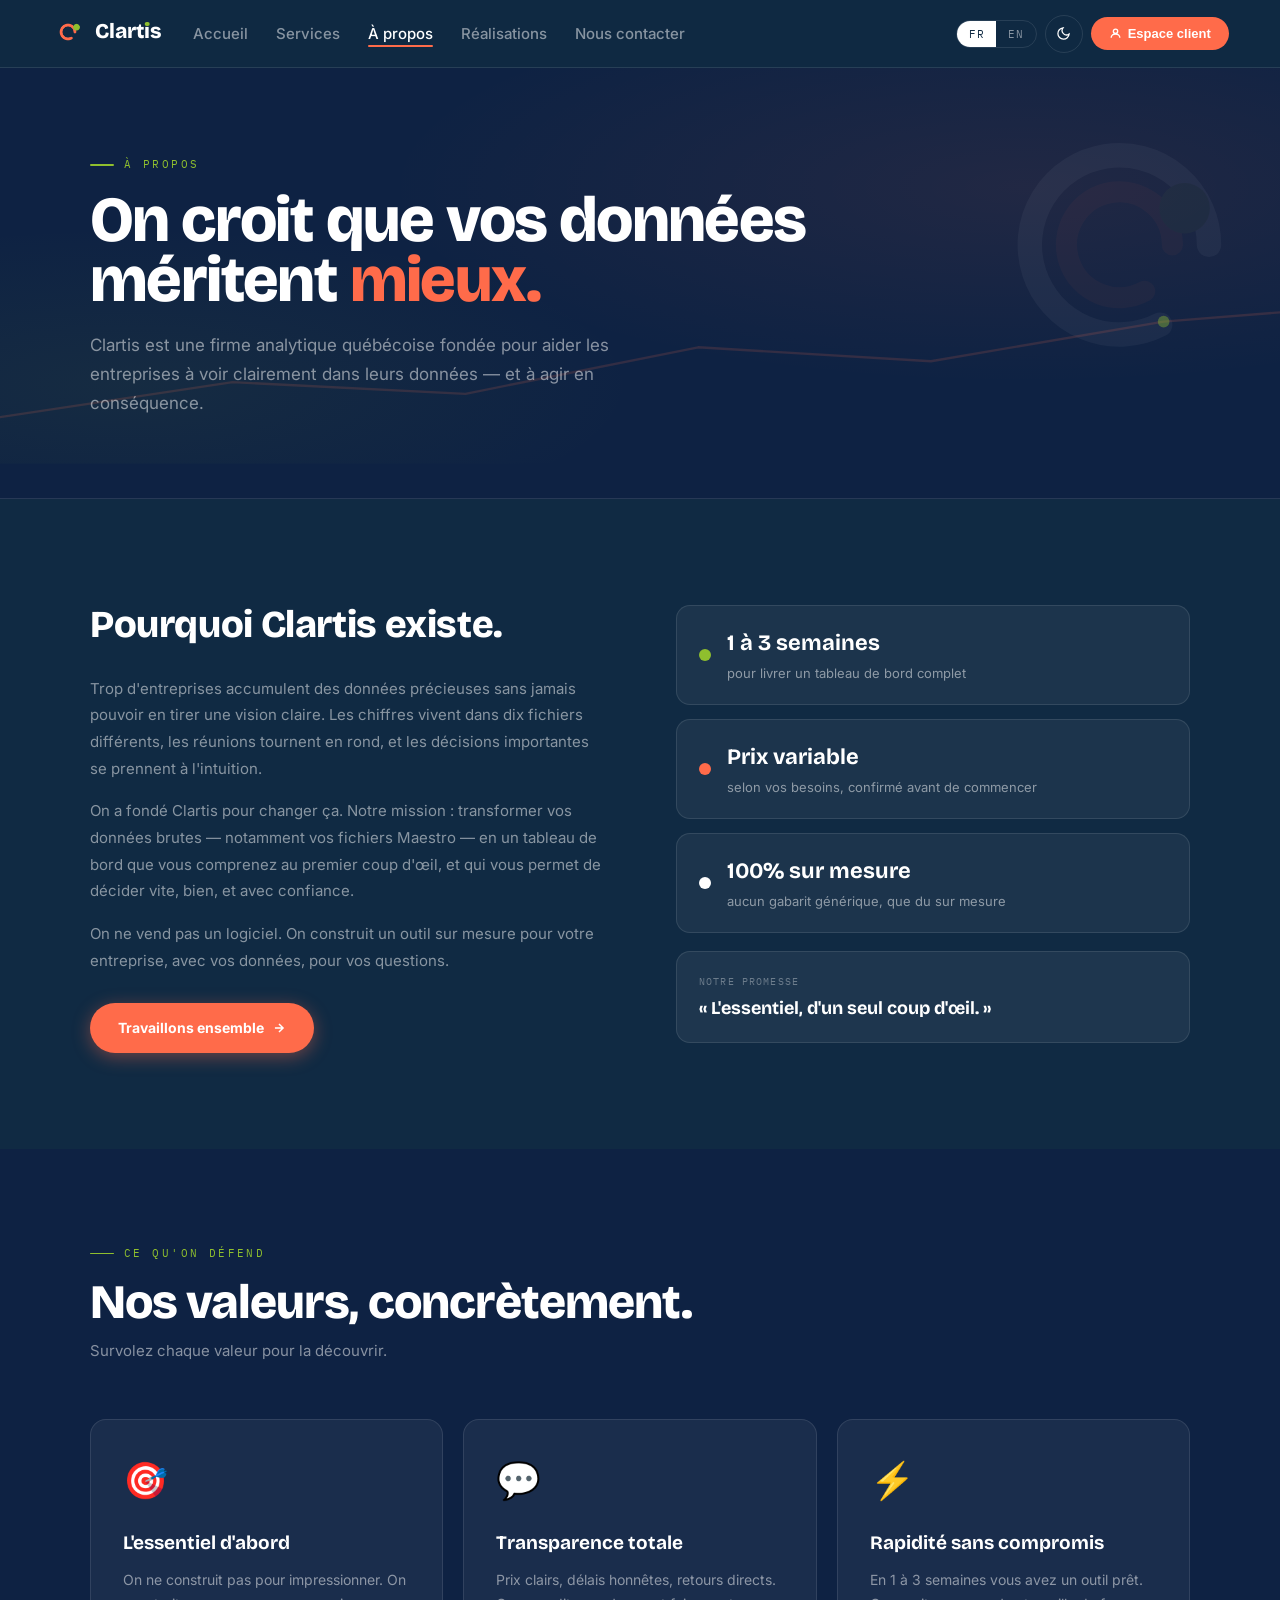
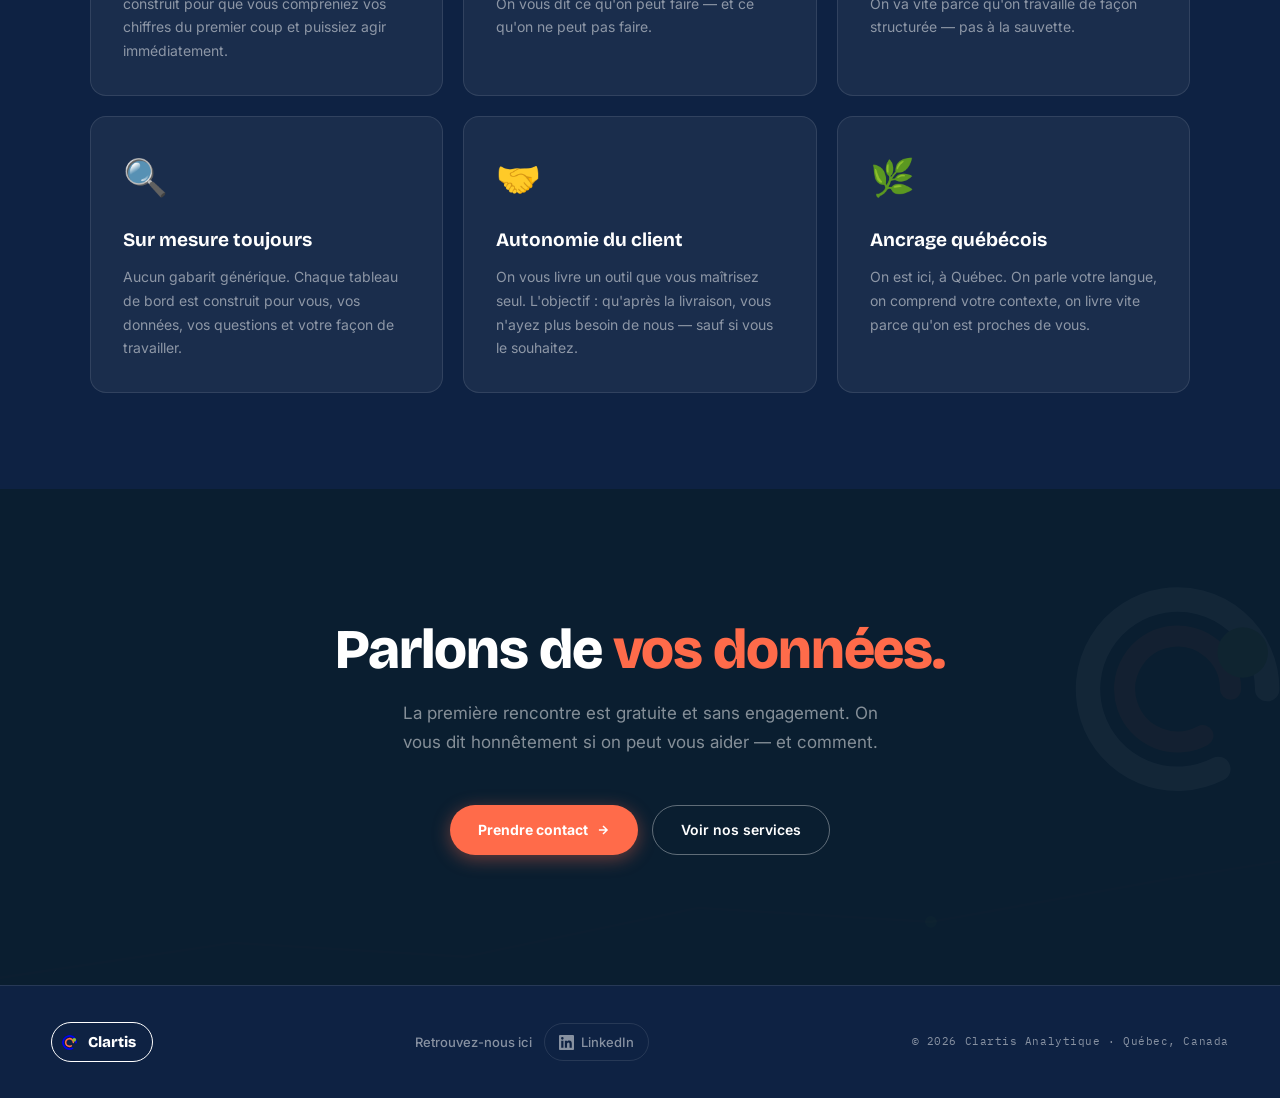
==== commit e4c7160c: "Clean nav rebuild a-propos.html" ====
--- a/a-propos.html
+++ b/a-propos.html
@@ -121,8 +121,8 @@
 @media(max-width:900px){
   .about-grid{grid-template-columns:1fr;gap:48px}
   .val-grid,.team-grid{grid-template-columns:1fr 1fr}
-  .nav-links,.nav-client{display:none}
-  .burger{display:block}
+  .nav-links,
+  
 }
 @media(max-width:600px){
   .val-grid,.team-grid{grid-template-columns:1fr}
@@ -132,7 +132,7 @@
 .nav{position:sticky;top:0;z-index:100;height:var(--nav-h);background:var(--nav-bg);backdrop-filter:blur(16px);border-bottom:1px solid var(--line);transition:background .3s}
 .nav-inner{width:100%;margin:0 auto;padding:0 4%;height:100%;display:grid;grid-template-columns:1fr auto 1fr;align-items:center;gap:16px}
 
-.nav-left{display:flex;align-items:center;gap:32px;list-style:none;justify-self:start}
+
 .nav-right{display:flex;align-items:center;gap:24px;justify-self:end}
 .nav-right-links{display:flex;align-items:center;gap:32px;list-style:none}
 .nav-left a,.nav-right-links a{font-size:15.5px;font-weight:500;color:var(--fg2);text-decoration:none;position:relative;padding-bottom:4px;transition:color .22s}
@@ -141,11 +141,50 @@
 .nav-left a:hover::after,.nav-right-links a:hover::after{width:100%}
 .nav-left a.active,.nav-right-links a.active{color:var(--fg)}
 .nav-left a.active::after,.nav-right-links a.active::after{width:100%}
-.nav-ctrl{display:flex;align-items:center;gap:8px}
+
+
+
+
+
+
+
+
+
+
+
+
+@media(max-width:1024px){.nav-left,.nav-right-links,.nav-inner{grid-template-columns:1fr auto 1fr}}
+
+
+
+
+
+
+/* ── NAV ── */
+.nav{position:sticky;top:0;z-index:100;height:var(--nav-h);background:var(--nav-bg);backdrop-filter:blur(16px);border-bottom:1px solid var(--line);transition:background .3s}
+.nav-inner{width:100%;padding:0 4%;height:100%;display:flex;align-items:center;gap:0}
+/* Gauche : logo + liens */
+.nav-left{display:flex;align-items:center;gap:32px;flex:1}
+/* Logo : image + texte, sans border ni pill */
+.nav-logo{display:inline-flex;align-items:center;gap:10px;text-decoration:none;flex-shrink:0;transition:opacity .2s}
+.nav-logo:hover{opacity:.75}
+.nav-logo img{width:34px;height:34px;object-fit:contain;display:block}
+.nav-logo-name{font-family:var(--display);font-weight:800;font-size:21px;color:var(--fg);line-height:1;white-space:nowrap}
+.nav-i{display:inline-block;position:relative}
+.nav-i::after{content:"";position:absolute;top:.04em;left:50%;transform:translateX(-50%);width:.22em;height:.22em;background:#8FBF2E;border-radius:50%}
+/* Liens */
+.nav-links{display:flex;align-items:center;gap:28px;list-style:none}
+.nav-links a{font-size:15px;font-weight:500;color:var(--fg2);text-decoration:none;position:relative;padding-bottom:4px;transition:color .22s;white-space:nowrap}
+.nav-links a::after{content:"";position:absolute;bottom:0;left:0;width:0;height:2px;background:var(--coral);border-radius:2px;transition:width .28s ease}
+.nav-links a:hover{color:var(--coral)}
+.nav-links a:hover::after,.nav-links a.active::after{width:100%}
+.nav-links a.active{color:var(--fg)}
+/* Droite : FR/EN + thème + espace client */
+.nav-ctrl{display:flex;align-items:center;gap:8px;flex-shrink:0}
 .lang-tog{display:flex;border:1.5px solid var(--line);border-radius:999px;overflow:hidden}
 .lang-tog button{padding:6px 12px;border:none;background:none;cursor:pointer;color:var(--fg2);font-family:var(--mono);font-size:11px;letter-spacing:.06em;transition:all .2s}
 .lang-tog button.on{background:var(--fg);color:var(--bg)}
-.theme-btn{width:38px;height:38px;border-radius:50%;border:1.5px solid var(--line);background:none;cursor:pointer;display:grid;place-items:center;color:var(--fg);transition:border-color .2s;flex-shrink:0}
+.theme-btn{width:38px;height:38px;border-radius:50%;border:1.5px solid var(--line);background:none;cursor:pointer;display:grid;place-items:center;color:var(--fg);transition:border-color .2s}
 .theme-btn:hover{border-color:var(--fg)}
 .nav-client{display:inline-flex;align-items:center;gap:6px;padding:9px 18px;background:var(--coral);color:#fff;border-radius:999px;font-size:13px;font-weight:600;border:none;cursor:pointer;transition:opacity .2s,transform .15s;white-space:nowrap}
 .nav-client:hover{opacity:.88;transform:translateY(-1px)}
@@ -153,13 +192,7 @@
 .mob-menu{position:fixed;inset:var(--nav-h) 0 0 0;background:var(--bg);padding:32px 24px;display:flex;flex-direction:column;gap:24px;transform:translateX(100%);transition:transform .3s;z-index:99;border-top:1px solid var(--line)}
 .mob-menu.open{transform:translateX(0)}
 .mob-menu a{font-size:22px;font-weight:700;color:var(--fg);text-decoration:none}
-@media(max-width:1024px){.nav-left,.nav-right-links,.nav-client{display:none}.burger{display:block}.nav-inner{grid-template-columns:1fr auto 1fr}}
-.nav-logo{display:inline-flex;align-items:center;gap:10px;text-decoration:none;transition:opacity .2s}
-.nav-logo:hover{opacity:.75}
-.nav-logo img{width:34px;height:34px;object-fit:contain;flex-shrink:0;display:block}
-.nav-logo-name{font-family:var(--display);font-weight:800;font-size:22px;color:var(--fg);line-height:1;white-space:nowrap}
-.nav-i{display:inline-block;position:relative}
-.nav-i::after{content:"";position:absolute;top:.04em;left:50%;transform:translateX(-50%);width:.22em;height:.22em;background:#8FBF2E;border-radius:50%}
+@media(max-width:1024px){.nav-links,.nav-client{display:none}.burger{display:block}}
 </style>
 </head>
 <body>
@@ -182,37 +215,37 @@
 <!-- NAV -->
 <nav class="nav">
   <div class="nav-inner">
-    <ul class="nav-left">
-      <li><a href="index.html" data-fr="Accueil" data-en="Accueil">Accueil</a></li>
-      <li><a href="services.html" data-fr="Services" data-en="Services">Services</a></li>
-    </ul>
-    <a href="a-propos.html" class="nav-logo" aria-label="Clartis">
-        <img src="clartis-logo.png" alt="Clartis logo" style="width:34px;height:34px;display:block;background:none">
+    <!-- GAUCHE : logo + liens -->
+    <div class="nav-left">
+      <a href="a-propos.html" class="nav-logo">
+        <img src="clartis-logo.png" alt="Clartis">
         <span class="nav-logo-name">Clart<span class="nav-i">ı</span>s</span>
       </a>
-    <div class="nav-right">
-      <ul class="nav-right-links">
-        <li><a href="a-propos.html" class="active" data-fr="À propos" data-en="À propos">À propos</a></li>
-        <li><a href="index.html#" data-fr="Réalisations" data-en="Réalisations">Réalisations</a></li>
-        <li><a href="contact.html" data-fr="Nous contacter" data-en="Nous contacter">Nous contacter</a></li>
+      <ul class="nav-links">
+      <li><a href="index.html">Accueil</a></li>
+      <li><a href="services.html">Services</a></li>
+      <li><a href="a-propos.html" class="active">À propos</a></li>
+      <li><a href="index.html#">Réalisations</a></li>
+      <li><a href="contact.html">Nous contacter</a></li>
       </ul>
-      <div class="nav-ctrl">
-        <div class="lang-tog">
-          <button id="btn-fr" class="on" onclick="setLang('fr')">FR</button>
-          <button id="btn-en" onclick="setLang('en')">EN</button>
-        </div>
-        <button class="theme-btn" onclick="toggleTheme()" id="theme-btn" aria-label="Changer le thème">
-          <svg id="ico-sun" width="15" height="15" viewBox="0 0 24 24" fill="none" stroke="currentColor" stroke-width="2" stroke-linecap="round" style="display:none"><circle cx="12" cy="12" r="5"/><line x1="12" y1="1" x2="12" y2="3"/><line x1="12" y1="21" x2="12" y2="23"/><line x1="4.22" y1="4.22" x2="5.64" y2="5.64"/><line x1="18.36" y1="18.36" x2="19.78" y2="19.78"/><line x1="1" y1="12" x2="3" y2="12"/><line x1="21" y1="12" x2="23" y2="12"/><line x1="4.22" y1="19.78" x2="5.64" y2="18.36"/><line x1="18.36" y1="5.64" x2="19.78" y2="4.22"/></svg>
-          <svg id="ico-moon" width="15" height="15" viewBox="0 0 24 24" fill="none" stroke="currentColor" stroke-width="2" stroke-linecap="round"><path d="M21 12.79A9 9 0 1111.21 3 7 7 0 0021 12.79z"/></svg>
-        </button>
-        <button class="nav-client" onclick="document.getElementById('modal').classList.add('open')">
-          <svg width="13" height="13" viewBox="0 0 24 24" fill="none" stroke="currentColor" stroke-width="2.5"><circle cx="12" cy="8" r="4"/><path d="M4 20c0-4 3.6-7 8-7s8 3 8 7"/></svg>
-          <span data-fr="Espace client" data-en="Client portal">Espace client</span>
-        </button>
-        <button class="burger" onclick="document.getElementById('mob').classList.toggle('open')" aria-label="Menu">
-          <svg width="22" height="22" viewBox="0 0 22 22" fill="none"><rect y="4" width="22" height="2" rx="1" fill="currentColor"/><rect y="10" width="22" height="2" rx="1" fill="currentColor"/><rect y="16" width="22" height="2" rx="1" fill="currentColor"/></svg>
-        </button>
-      </div>
+    </div>
+    <!-- DROITE : FR/EN + thème + espace client -->
+    <div class="nav-ctrl">
+      <div class="lang-tog">
+        <button id="btn-fr" class="on" onclick="setLang('fr')">FR</button>
+        <button id="btn-en" onclick="setLang('en')">EN</button>
+      </div>
+      <button class="theme-btn" onclick="toggleTheme()" id="theme-btn">
+        <svg id="ico-sun" width="15" height="15" viewBox="0 0 24 24" fill="none" stroke="currentColor" stroke-width="2" stroke-linecap="round" style="display:none"><circle cx="12" cy="12" r="5"/><line x1="12" y1="1" x2="12" y2="3"/><line x1="12" y1="21" x2="12" y2="23"/><line x1="4.22" y1="4.22" x2="5.64" y2="5.64"/><line x1="18.36" y1="18.36" x2="19.78" y2="19.78"/><line x1="1" y1="12" x2="3" y2="12"/><line x1="21" y1="12" x2="23" y2="12"/><line x1="4.22" y1="19.78" x2="5.64" y2="18.36"/><line x1="18.36" y1="5.64" x2="19.78" y2="4.22"/></svg>
+        <svg id="ico-moon" width="15" height="15" viewBox="0 0 24 24" fill="none" stroke="currentColor" stroke-width="2" stroke-linecap="round"><path d="M21 12.79A9 9 0 1111.21 3 7 7 0 0021 12.79z"/></svg>
+      </button>
+      <button class="nav-client" onclick="document.getElementById('modal').classList.add('open')">
+        <svg width="13" height="13" viewBox="0 0 24 24" fill="none" stroke="currentColor" stroke-width="2.5"><circle cx="12" cy="8" r="4"/><path d="M4 20c0-4 3.6-7 8-7s8 3 8 7"/></svg>
+        <span data-fr="Espace client" data-en="Client portal">Espace client</span>
+      </button>
+      <button class="burger" onclick="document.getElementById('mob').classList.toggle('open')">
+        <svg width="22" height="22" viewBox="0 0 22 22" fill="none"><rect y="4" width="22" height="2" rx="1" fill="currentColor"/><rect y="10" width="22" height="2" rx="1" fill="currentColor"/><rect y="16" width="22" height="2" rx="1" fill="currentColor"/></svg>
+      </button>
     </div>
   </div>
 </nav>
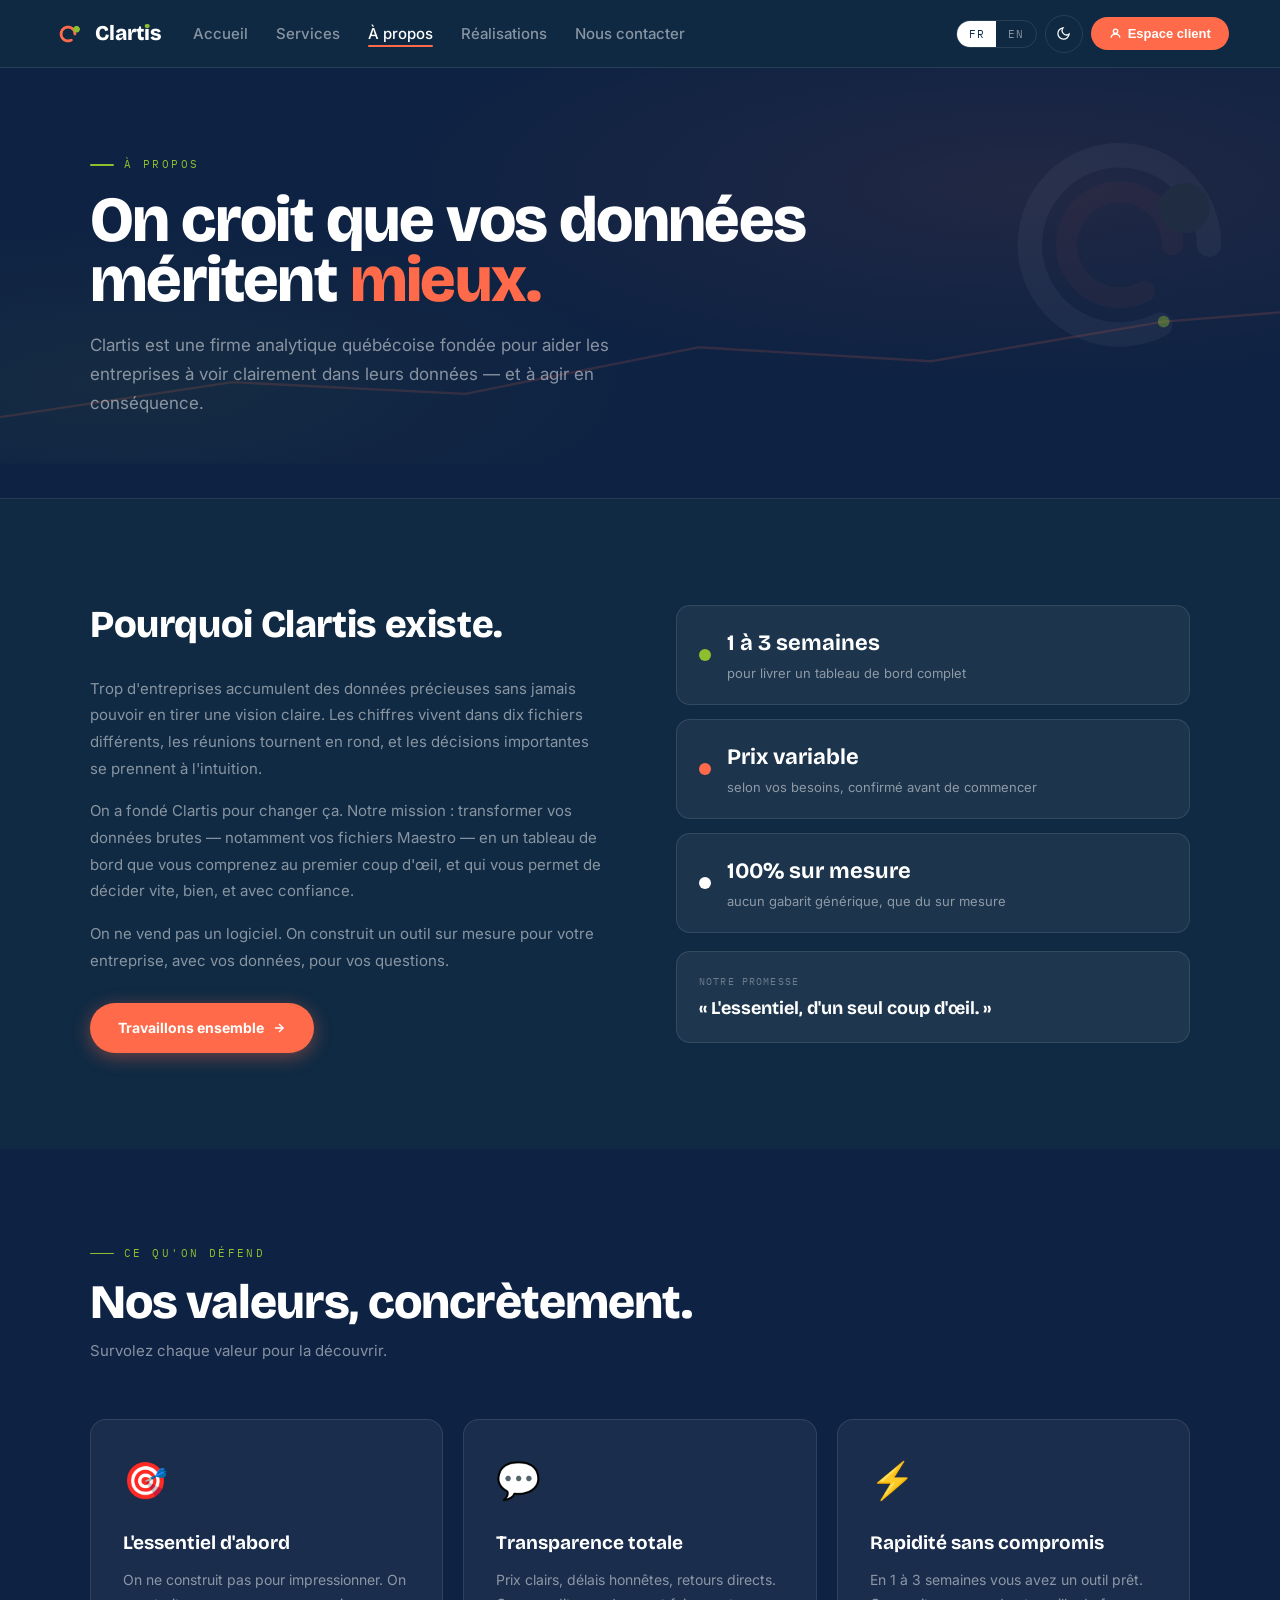
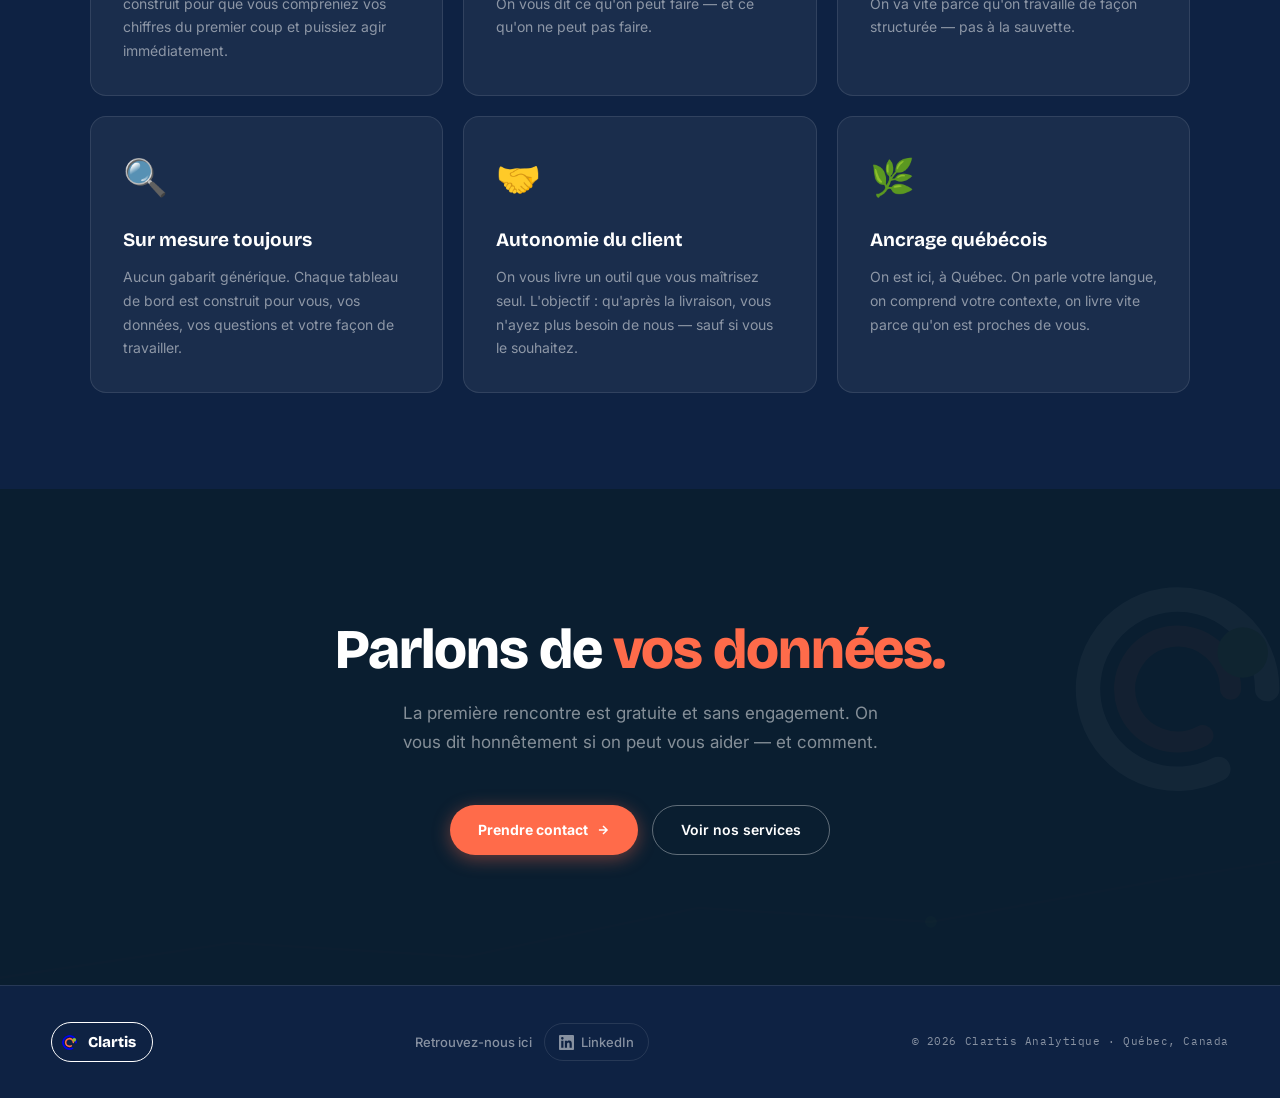
==== commit 2ec4ed06: "Fix: clean up duplicated/broken nav CSS" ====
--- a/a-propos.html
+++ b/a-propos.html
@@ -117,69 +117,22 @@
 .foot-social{display:inline-flex;align-items:center;gap:7px;padding:8px 14px;border:1.5px solid var(--line);border-radius:999px;font-size:13px;font-weight:500;color:var(--fg2);text-decoration:none;transition:all .2s}
 .foot-social:hover{border-color:var(--fg);color:var(--fg)}
 .foot-copy{font-family:var(--mono);font-size:11px;color:var(--fg2);letter-spacing:.05em;white-space:nowrap}
-/* ── RESPONSIVE ── */
-@media(max-width:900px){
-  .about-grid{grid-template-columns:1fr;gap:48px}
-  .val-grid,.team-grid{grid-template-columns:1fr 1fr}
-  .nav-links,
-  
-}
-@media(max-width:600px){
-  .val-grid,.team-grid{grid-template-columns:1fr}
-  .cta-sec{padding:80px 24px}
-}
-/* ── NAV ── */
-.nav{position:sticky;top:0;z-index:100;height:var(--nav-h);background:var(--nav-bg);backdrop-filter:blur(16px);border-bottom:1px solid var(--line);transition:background .3s}
-.nav-inner{width:100%;margin:0 auto;padding:0 4%;height:100%;display:grid;grid-template-columns:1fr auto 1fr;align-items:center;gap:16px}
-
-
-.nav-right{display:flex;align-items:center;gap:24px;justify-self:end}
-.nav-right-links{display:flex;align-items:center;gap:32px;list-style:none}
-.nav-left a,.nav-right-links a{font-size:15.5px;font-weight:500;color:var(--fg2);text-decoration:none;position:relative;padding-bottom:4px;transition:color .22s}
-.nav-left a::after,.nav-right-links a::after{content:"";position:absolute;bottom:0;left:0;width:0;height:2px;background:var(--coral);border-radius:2px;transition:width .28s ease}
-.nav-left a:hover,.nav-right-links a:hover{color:var(--coral)}
-.nav-left a:hover::after,.nav-right-links a:hover::after{width:100%}
-.nav-left a.active,.nav-right-links a.active{color:var(--fg)}
-.nav-left a.active::after,.nav-right-links a.active::after{width:100%}
-
-
-
-
-
-
-
-
-
-
-
-
-@media(max-width:1024px){.nav-left,.nav-right-links,.nav-inner{grid-template-columns:1fr auto 1fr}}
-
-
-
-
-
-
 /* ── NAV ── */
 .nav{position:sticky;top:0;z-index:100;height:var(--nav-h);background:var(--nav-bg);backdrop-filter:blur(16px);border-bottom:1px solid var(--line);transition:background .3s}
 .nav-inner{width:100%;padding:0 4%;height:100%;display:flex;align-items:center;gap:0}
-/* Gauche : logo + liens */
 .nav-left{display:flex;align-items:center;gap:32px;flex:1}
-/* Logo : image + texte, sans border ni pill */
 .nav-logo{display:inline-flex;align-items:center;gap:10px;text-decoration:none;flex-shrink:0;transition:opacity .2s}
 .nav-logo:hover{opacity:.75}
 .nav-logo img{width:34px;height:34px;object-fit:contain;display:block}
 .nav-logo-name{font-family:var(--display);font-weight:800;font-size:21px;color:var(--fg);line-height:1;white-space:nowrap}
 .nav-i{display:inline-block;position:relative}
 .nav-i::after{content:"";position:absolute;top:.04em;left:50%;transform:translateX(-50%);width:.22em;height:.22em;background:#8FBF2E;border-radius:50%}
-/* Liens */
 .nav-links{display:flex;align-items:center;gap:28px;list-style:none}
 .nav-links a{font-size:15px;font-weight:500;color:var(--fg2);text-decoration:none;position:relative;padding-bottom:4px;transition:color .22s;white-space:nowrap}
 .nav-links a::after{content:"";position:absolute;bottom:0;left:0;width:0;height:2px;background:var(--coral);border-radius:2px;transition:width .28s ease}
 .nav-links a:hover{color:var(--coral)}
 .nav-links a:hover::after,.nav-links a.active::after{width:100%}
 .nav-links a.active{color:var(--fg)}
-/* Droite : FR/EN + thème + espace client */
 .nav-ctrl{display:flex;align-items:center;gap:8px;flex-shrink:0}
 .lang-tog{display:flex;border:1.5px solid var(--line);border-radius:999px;overflow:hidden}
 .lang-tog button{padding:6px 12px;border:none;background:none;cursor:pointer;color:var(--fg2);font-family:var(--mono);font-size:11px;letter-spacing:.06em;transition:all .2s}
@@ -192,7 +145,26 @@
 .mob-menu{position:fixed;inset:var(--nav-h) 0 0 0;background:var(--bg);padding:32px 24px;display:flex;flex-direction:column;gap:24px;transform:translateX(100%);transition:transform .3s;z-index:99;border-top:1px solid var(--line)}
 .mob-menu.open{transform:translateX(0)}
 .mob-menu a{font-size:22px;font-weight:700;color:var(--fg);text-decoration:none}
-@media(max-width:1024px){.nav-links,.nav-client{display:none}.burger{display:block}}
+
+/* ── ANIM ── */
+@keyframes up{from{opacity:0;transform:translateY(22px)}to{opacity:1;transform:translateY(0)}}
+
+/* ── RESPONSIVE ── */
+@media(max-width:900px){
+  .hero-inner{grid-template-columns:1fr}
+  .dash{display:none}
+  .svc-grid,.proc-grid{grid-template-columns:1fr}
+  .proc-step{border-radius:12px !important}
+}
+@media(max-width:1024px){
+  .nav-links,.nav-client{display:none}
+  .burger{display:block}
+}
+@media(max-width:640px){
+  .hero-stats{flex-direction:column}
+  .h-stat{border-right:none;border-bottom:1px solid var(--card-b)}
+  .h-stat:last-child{border-bottom:none}
+}
 </style>
 </head>
 <body>
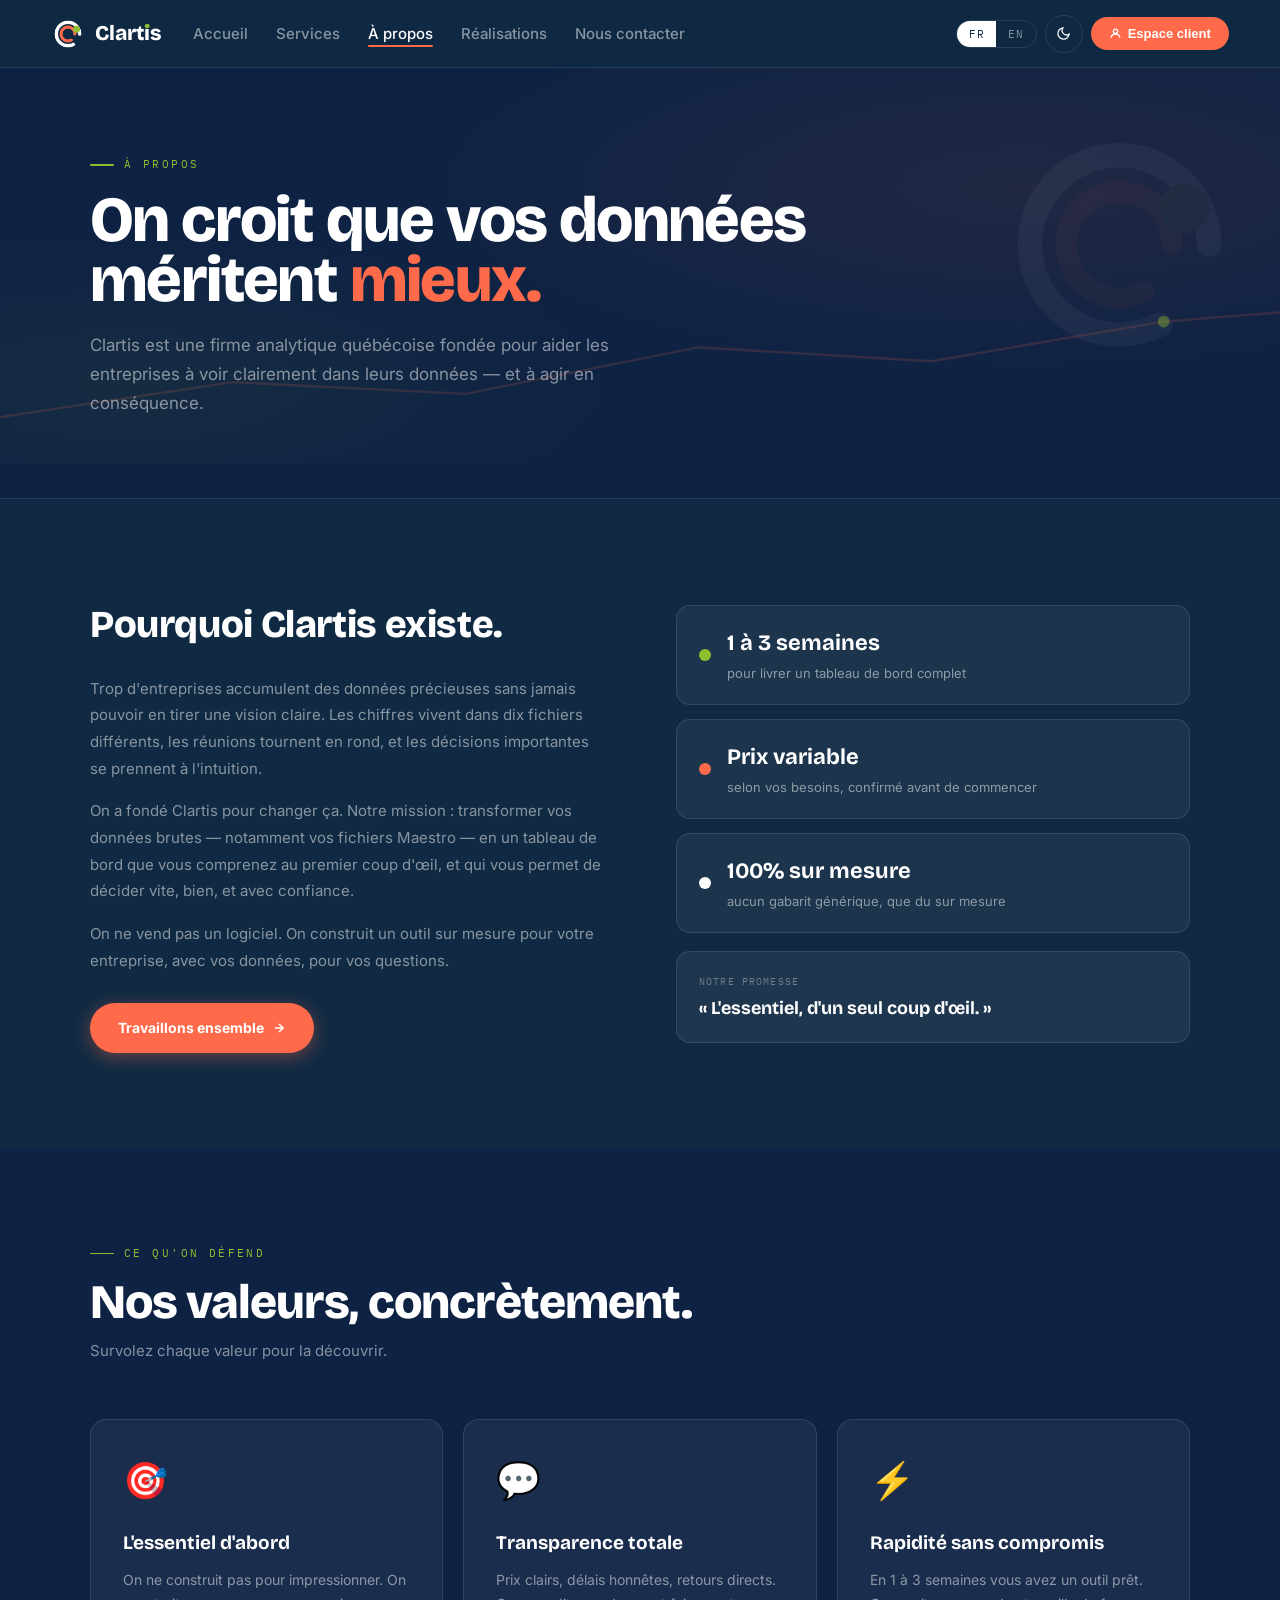
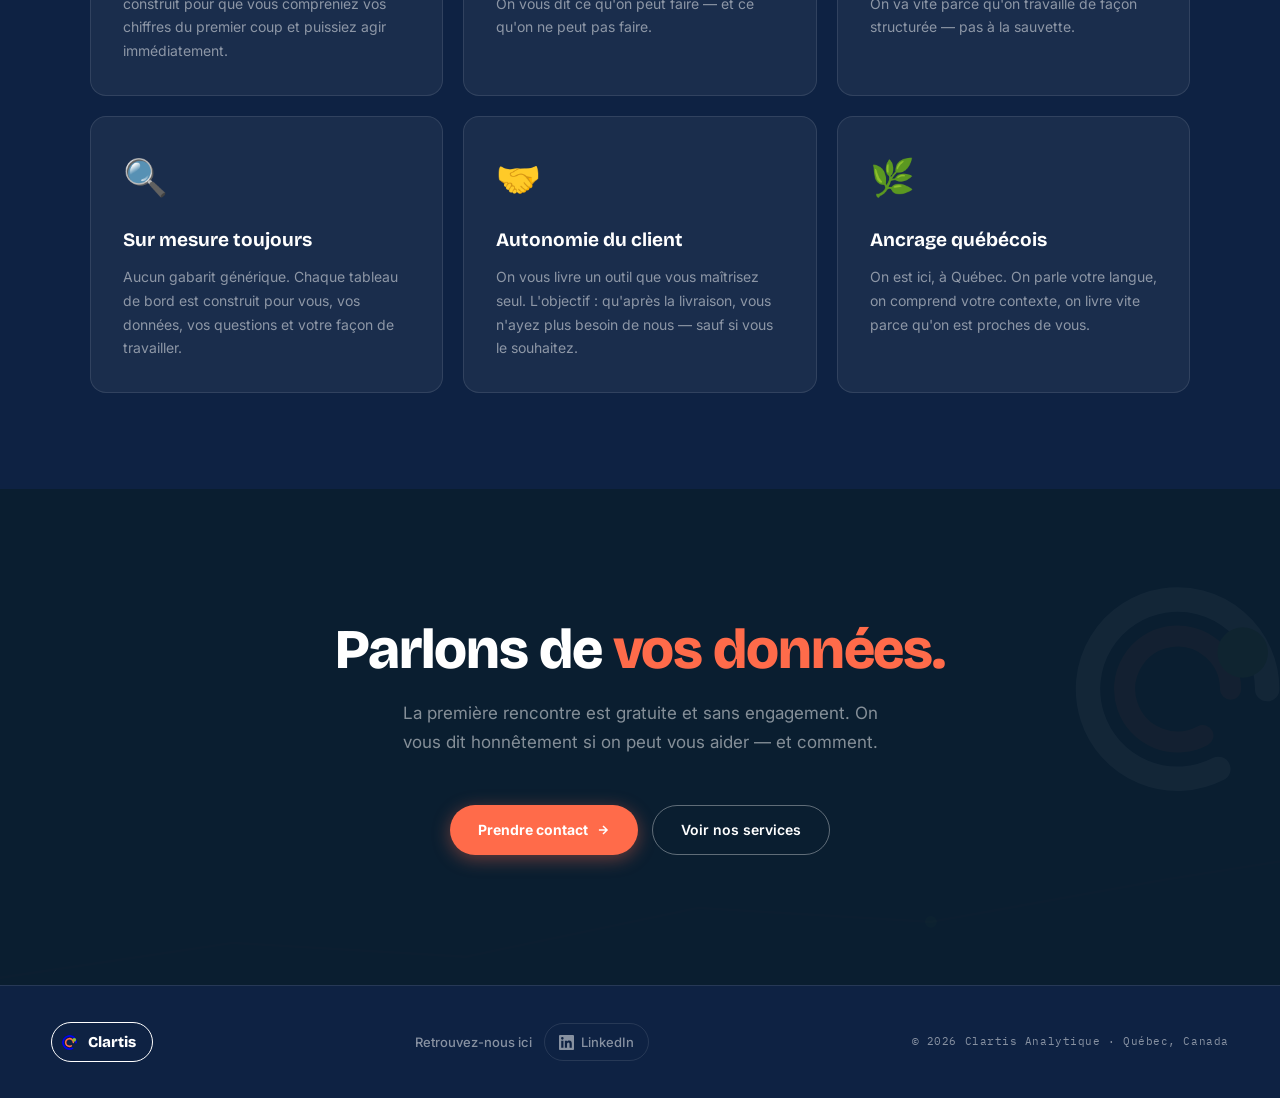
==== commit 57d7541d: "Theme-aware logo: marine for light, white for dark" ====
--- a/a-propos.html
+++ b/a-propos.html
@@ -165,6 +165,10 @@
   .h-stat{border-right:none;border-bottom:1px solid var(--card-b)}
   .h-stat:last-child{border-bottom:none}
 }
+
+.nav-logo .logo-img-dark{display:none}
+[data-theme="dark"] .nav-logo .logo-img-light{display:none}
+[data-theme="dark"] .nav-logo .logo-img-dark{display:block}
 </style>
 </head>
 <body>
@@ -190,7 +194,7 @@
     <!-- GAUCHE : logo + liens -->
     <div class="nav-left">
       <a href="a-propos.html" class="nav-logo">
-        <img src="clartis-logo.png" alt="Clartis">
+        <img src="clartis-logo-light.png" alt="Clartis" class="logo-img-light"><img src="clartis-logo-dark.png" alt="Clartis" class="logo-img-dark">
         <span class="nav-logo-name">Clart<span class="nav-i">ı</span>s</span>
       </a>
       <ul class="nav-links">
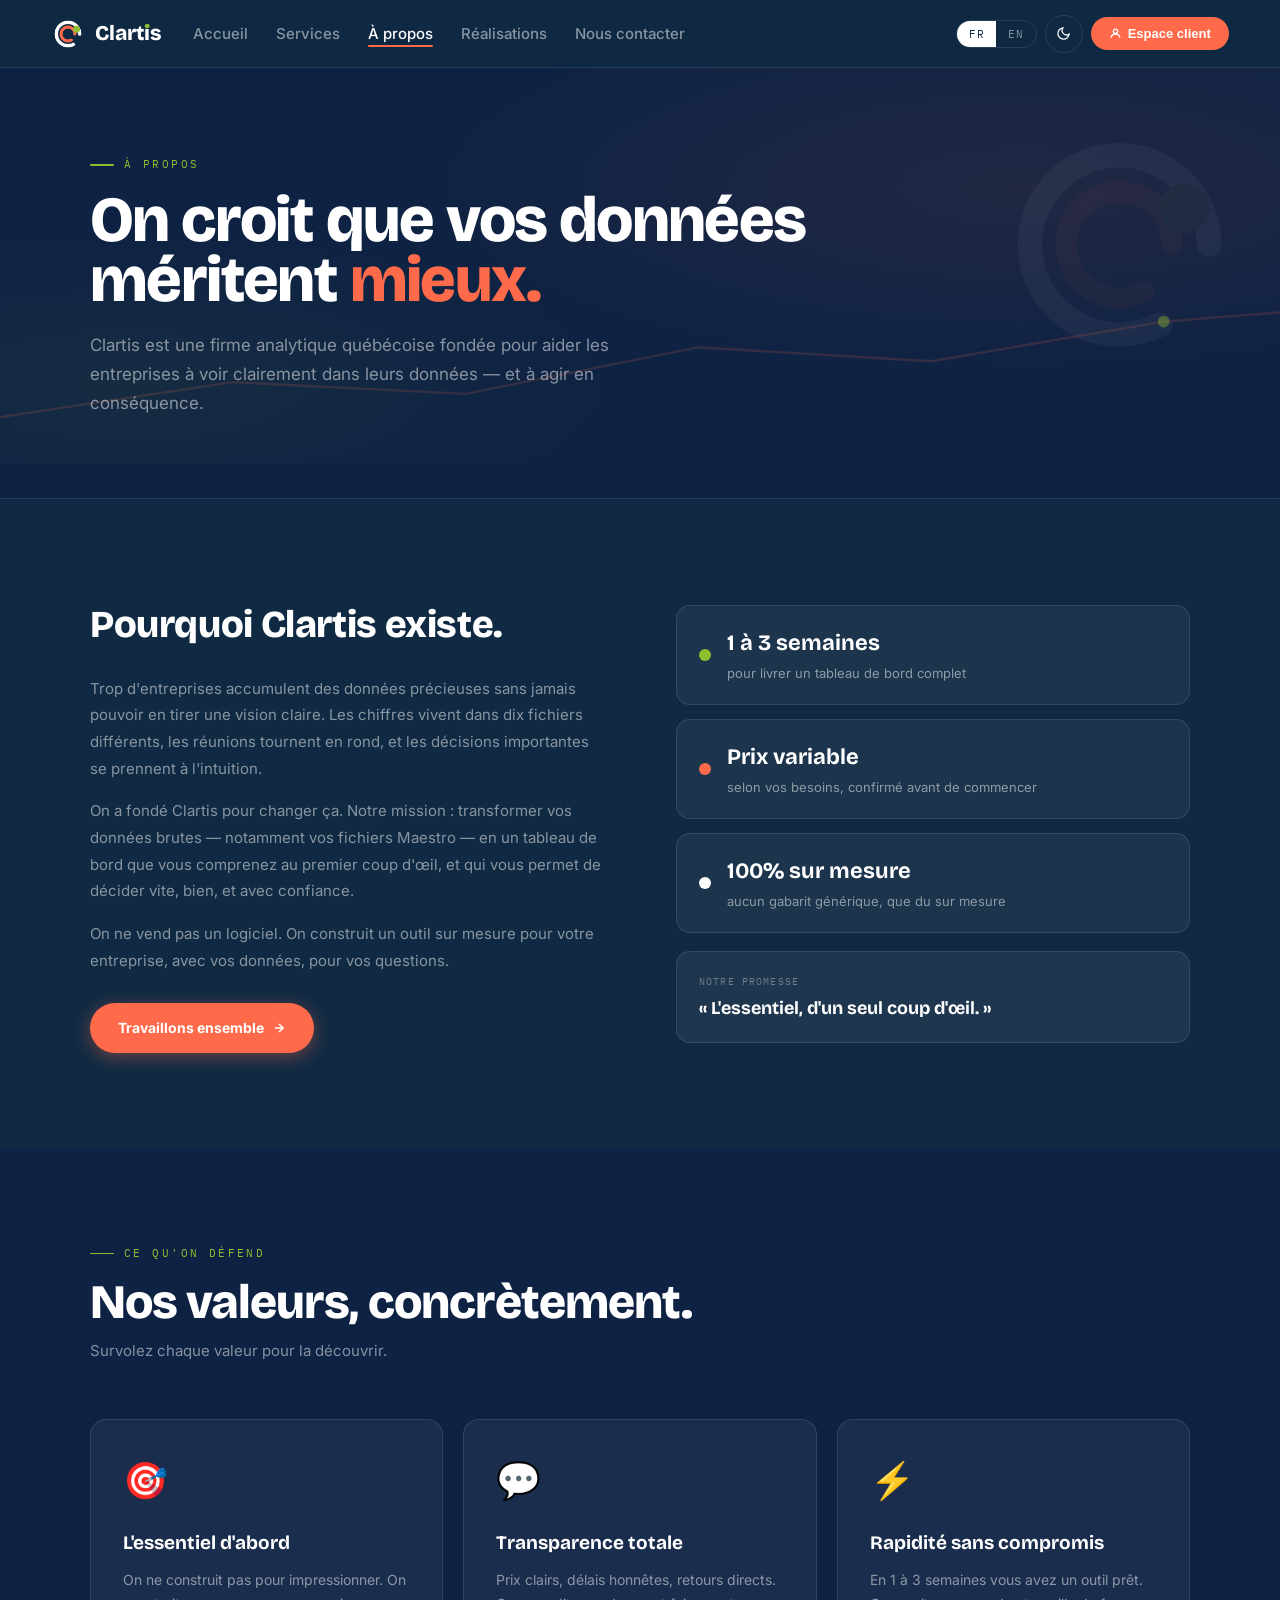
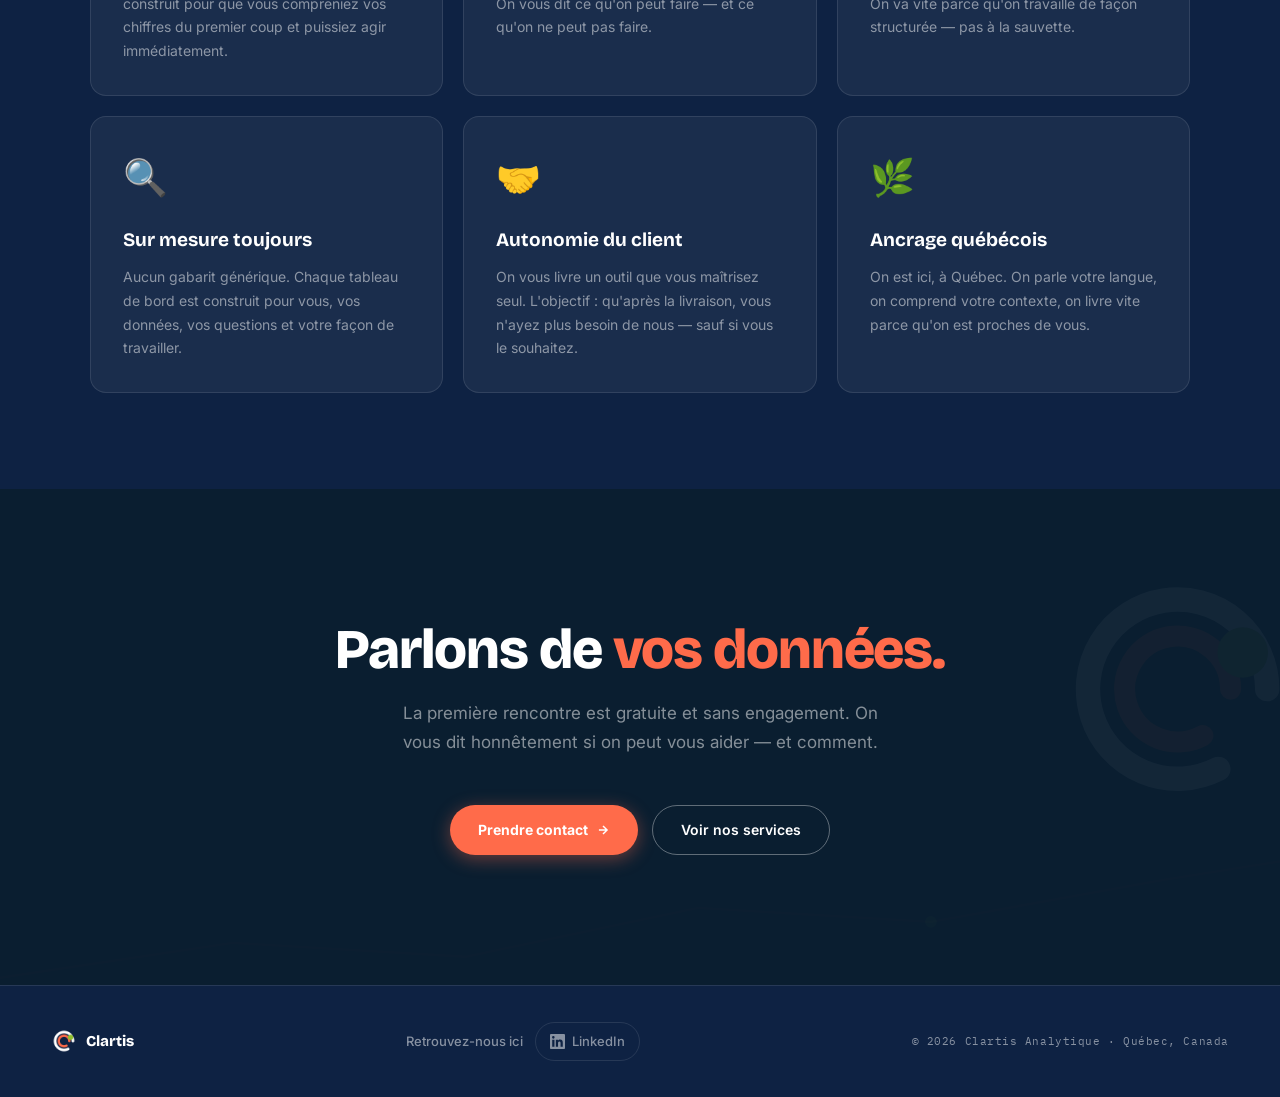
==== commit dea4fbf8: "Footer logo: remove pill, theme-aware logo switch" ====
--- a/a-propos.html
+++ b/a-propos.html
@@ -110,7 +110,9 @@
 /* ── FOOTER ── */
 footer{background:var(--bg2);border-top:1px solid var(--line);padding:36px 4%;transition:background .3s}
 .foot-inner{margin:0 auto;display:flex;align-items:center;justify-content:space-between;gap:24px;flex-wrap:wrap}
-.foot-logo{display:inline-flex;align-items:center;gap:9px;border:1.5px solid var(--fg);border-radius:999px;padding:7px 16px 7px 8px;text-decoration:none}
+.foot-logo{display:inline-flex;align-items:center;gap:9px;text-decoration:none;transition:opacity .2s}
+.foot-logo:hover{opacity:.75}
+.foot-logo img{width:26px;height:26px;object-fit:contain;display:block}
 .foot-logo-name{font-family:var(--display);font-weight:800;font-size:15px;color:var(--fg)}
 .foot-right{display:flex;align-items:center;gap:12px;flex-wrap:nowrap}
 .foot-social-label{font-size:13px;color:var(--fg2);font-weight:500;white-space:nowrap}
@@ -166,9 +168,9 @@
   .h-stat:last-child{border-bottom:none}
 }
 
-.nav-logo .logo-img-dark{display:none}
-[data-theme="dark"] .nav-logo .logo-img-light{display:none}
-[data-theme="dark"] .nav-logo .logo-img-dark{display:block}
+.nav-logo .logo-img-dark,.foot-logo .logo-img-dark{display:none}
+[data-theme="dark"] .nav-logo .logo-img-light,[data-theme="dark"] .foot-logo .logo-img-light{display:none}
+[data-theme="dark"] .nav-logo .logo-img-dark,[data-theme="dark"] .foot-logo .logo-img-dark{display:block}
 </style>
 </head>
 <body>
@@ -194,7 +196,7 @@
     <!-- GAUCHE : logo + liens -->
     <div class="nav-left">
       <a href="a-propos.html" class="nav-logo">
-        <img src="clartis-logo-light.png" alt="Clartis" class="logo-img-light"><img src="clartis-logo-dark.png" alt="Clartis" class="logo-img-dark">
+        <img src="clartis-logo-light.png?v=2" alt="Clartis" class="logo-img-light"><img src="clartis-logo-dark.png?v=2" alt="Clartis" class="logo-img-dark">
         <span class="nav-logo-name">Clart<span class="nav-i">ı</span>s</span>
       </a>
       <ul class="nav-links">
@@ -403,7 +405,8 @@
 <footer>
   <div class="foot-inner">
     <a href="index.html" class="foot-logo">
-      <svg width="19" height="19" viewBox="0 0 32 32"><path d="M27 16a11 11 0 1 0-6 9.8" fill="none" stroke="currentColor" stroke-width="3" stroke-linecap="round"/><path d="M22.5 16a6.5 6.5 0 1 0-3.4 5.7" fill="none" stroke="#FF6B4A" stroke-width="2.6" stroke-linecap="round"/><circle cx="24" cy="11.5" r="3.1" fill="#8FBF2E"/></svg>
+      <img src="clartis-logo-light.png?v=2" alt="Clartis" class="logo-img-light">
+      <img src="clartis-logo-dark.png?v=2" alt="Clartis" class="logo-img-dark">
       <span class="foot-logo-name">Clartis</span>
     </a>
     <div class="foot-right" style="display:flex;align-items:center;gap:12px;flex-wrap:nowrap">
